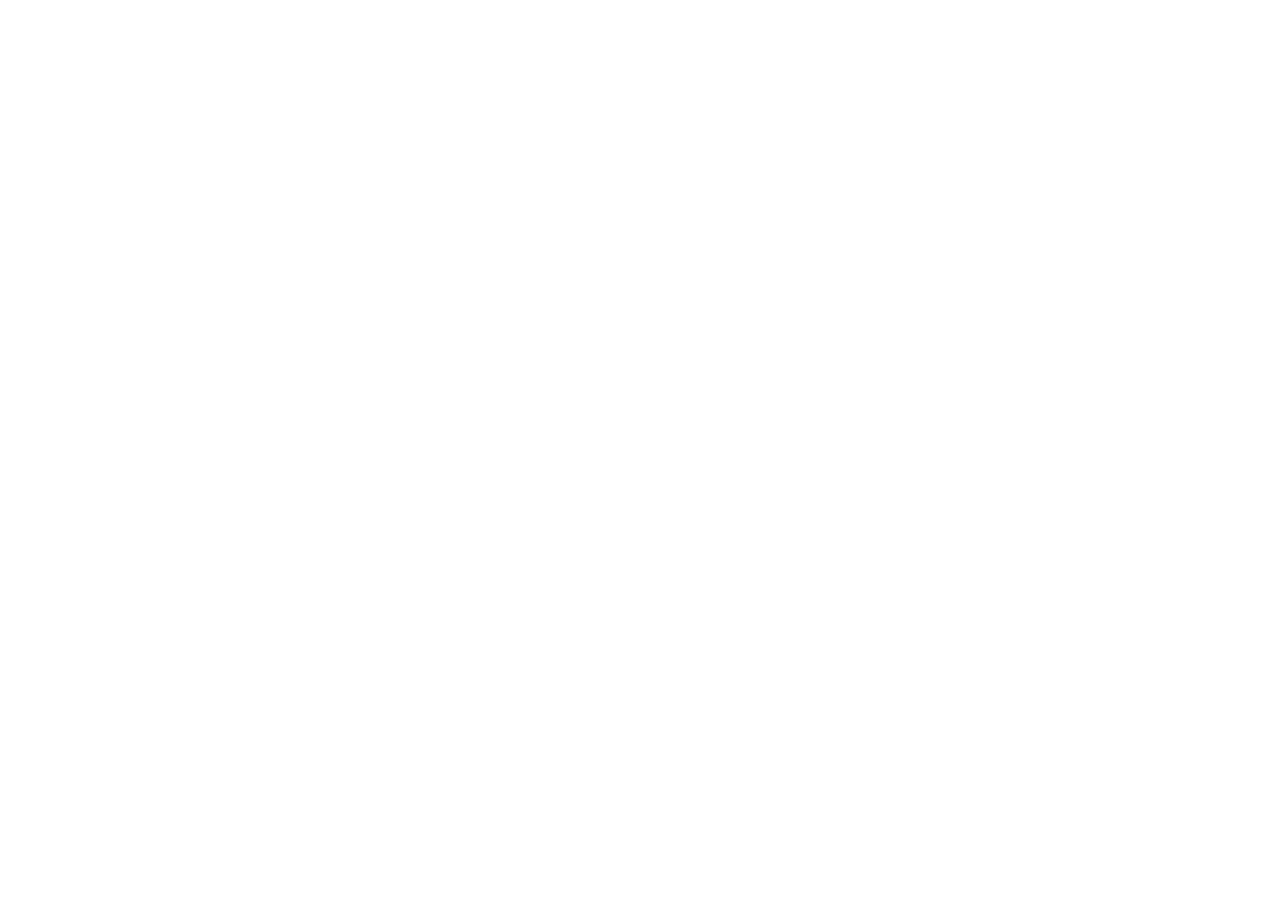
==== index.html @ f4e59a1c "项目初始化" ====
<!DOCTYPE html>
<html lang="en">
<head>
    <meta charset="UTF-8">
    <meta name="viewport" content="width=device-width, initial-scale=1.0">
    <title>Document</title>
</head>
<body>
    
</body>
</html>
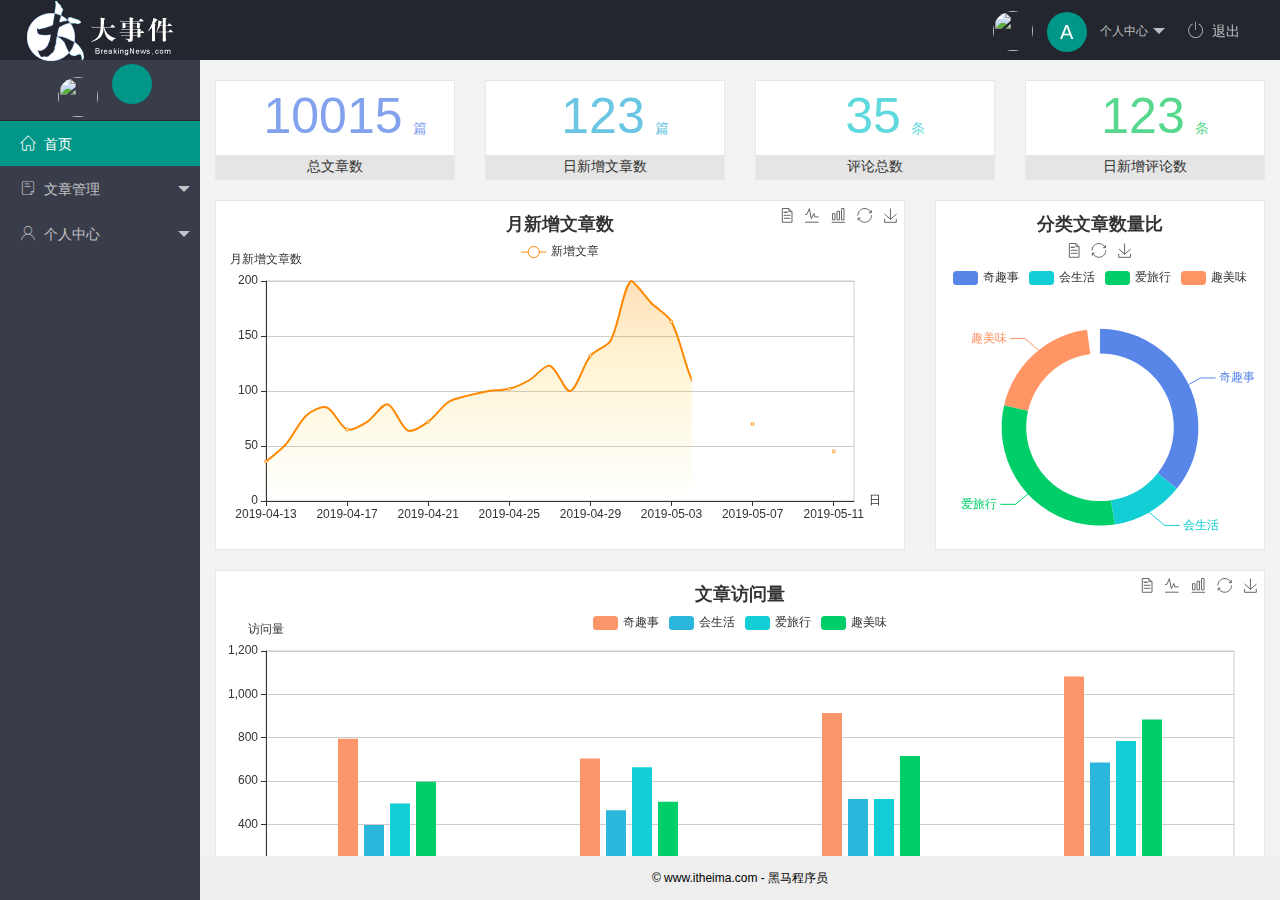
==== commit c0a60740: "完成首页开发" ====
--- a/index.html
+++ b/index.html
@@ -1,11 +1,121 @@
 <!DOCTYPE html>
 <html lang="en">
-<head>
-    <meta charset="UTF-8">
-    <meta name="viewport" content="width=device-width, initial-scale=1.0">
+  <head>
+    <meta charset="UTF-8" />
+    <meta name="viewport" content="width=device-width, initial-scale=1.0" />
     <title>Document</title>
-</head>
-<body>
-    
-</body>
-</html>+    <!--导入layu的样式表 -->
+    <link rel="stylesheet" href="/assets/lib/layui/css/layui.css" />
+    <!-- 导入自己的index样式表 -->
+    <!--  -->
+    <link rel="stylesheet" href="/assets/fonts/iconfont.css" />
+    <link rel="stylesheet" href="/assets/css/index.css" />
+  </head>
+  <body class="layui-layout-body">
+    <div class="layui-layout layui-layout-admin">
+      <div class="layui-header">
+        <div class="layui-logo">
+          <img src="/assets/images/logo.png" alt="" />
+        </div>
+        <!-- 头部区域（可配合layui已有的水平导航） -->
+        <ul class="layui-nav layui-layout-right">
+          <li class="layui-nav-item">
+            <!-- 右侧导航栏上面头像 -->
+            <a href="javascript:;" class="userinfo">
+              <img src="http://t.cn/RCzsdCq" class="layui-nav-img" />
+              <span class="text-avatar">A</span>
+              个人中心
+            </a>
+
+            <dl class="layui-nav-child">
+              <dd><a href="">基本资料</a></dd>
+              <dd><a href="">更新头像</a></dd>
+              <dd><a href="">重置密码</a></dd>
+            </dl>
+          </li>
+          <li class="layui-nav-item">
+            <a href="javascript:;" id="btnLogout"
+              ><span class="iconfont icon-tuichu"></span>退出</a
+            >
+          </li>
+        </ul>
+      </div>
+
+      <div class="layui-side layui-bg-black">
+        <div class="layui-side-scroll">
+          <div class="userinfo">
+            <img src="http://t.cn/RCzsdCq" class="layui-nav-img" />
+            <span class="text-avatar"></span>
+            <span id="welcome"></span>
+          </div>
+          <!-- 左侧导航区域（可配合layui已有的垂直导航） -->
+          <ul class="layui-nav layui-nav-tree" lay-shrink="all">
+            <li class="layui-nav-item layui-this">
+              <a href="/home/dashboard.html" targrt="fm"
+                ><span class="iconfont icon-home"></span>首页</a
+              >
+            </li>
+            <li class="layui-nav-item">
+              <a class="" href="javascript:;"
+                ><span class="iconfont icon-16"></span>文章管理</a
+              >
+              <dl class="layui-nav-child">
+                <dd>
+                  <a href="javascript:;"
+                    ><i class="layui-icon layui-icon-app"></i> 文章类别</a
+                  >
+                </dd>
+                <dd>
+                  <a href="javascript:;"
+                    ><i class="layui-icon layui-icon-app"></i> 文章列表</a
+                  >
+                </dd>
+                <dd>
+                  <a href="javascript:;"
+                    ><i class="layui-icon layui-icon-app"></i> 发布文章</a
+                  >
+                </dd>
+              </dl>
+            </li>
+            <li class="layui-nav-item">
+              <a href="javascript:;"
+                ><span class="iconfont icon-user"></span>个人中心</a
+              >
+              <dl class="layui-nav-child">
+                <dd>
+                  <a href="javascript:;"
+                    ><i class="layui-icon layui-icon-app"></i> 基本资料</a
+                  >
+                </dd>
+                <dd>
+                  <a href="javascript:;"
+                    ><i class="layui-icon layui-icon-app"></i> 更换头像</a
+                  >
+                </dd>
+                <dd>
+                  <a href="javascript:;"
+                    ><i class="layui-icon layui-icon-app"></i> 重置密码</a
+                  >
+                </dd>
+              </dl>
+            </li>
+          </ul>
+        </div>
+      </div>
+
+      <div class="layui-body">
+        <!-- 内容主体区域 -->
+        <iframe name="fm" src="/home/dashboard.html" frameborder="0"></iframe>
+      </div>
+
+      <div class="layui-footer">
+        <!-- 底部固定区域 -->
+        © www.itheima.com - 黑马程序员
+      </div>
+    </div>
+    <script src="/assets/lib/layui/layui.all.js"></script>
+    <script src="/assets/lib/jquery.js"></script>
+    <script src="/assets/js/baseAPI.js"></script>
+    <script src="/assets/js/index.js"></script>
+  </body>
+</html>
--- a/assets/lib/layui/css/layui.css
+++ b/assets/lib/layui/css/layui.css
@@ -0,0 +1,2 @@
+/** layui-v2.5.5 MIT License By https://www.layui.com */
+ .layui-inline,img{display:inline-block;vertical-align:middle}h1,h2,h3,h4,h5,h6{font-weight:400}.layui-edge,.layui-header,.layui-inline,.layui-main{position:relative}.layui-body,.layui-edge,.layui-elip{overflow:hidden}.layui-btn,.layui-edge,.layui-inline,img{vertical-align:middle}.layui-btn,.layui-disabled,.layui-icon,.layui-unselect{-moz-user-select:none;-webkit-user-select:none;-ms-user-select:none}.layui-elip,.layui-form-checkbox span,.layui-form-pane .layui-form-label{text-overflow:ellipsis;white-space:nowrap}.layui-breadcrumb,.layui-tree-btnGroup{visibility:hidden}blockquote,body,button,dd,div,dl,dt,form,h1,h2,h3,h4,h5,h6,input,li,ol,p,pre,td,textarea,th,ul{margin:0;padding:0;-webkit-tap-highlight-color:rgba(0,0,0,0)}a:active,a:hover{outline:0}img{border:none}li{list-style:none}table{border-collapse:collapse;border-spacing:0}h4,h5,h6{font-size:100%}button,input,optgroup,option,select,textarea{font-family:inherit;font-size:inherit;font-style:inherit;font-weight:inherit;outline:0}pre{white-space:pre-wrap;white-space:-moz-pre-wrap;white-space:-pre-wrap;white-space:-o-pre-wrap;word-wrap:break-word}body{line-height:24px;font:14px Helvetica Neue,Helvetica,PingFang SC,Tahoma,Arial,sans-serif}hr{height:1px;margin:10px 0;border:0;clear:both}a{color:#333;text-decoration:none}a:hover{color:#777}a cite{font-style:normal;*cursor:pointer}.layui-border-box,.layui-border-box *{box-sizing:border-box}.layui-box,.layui-box *{box-sizing:content-box}.layui-clear{clear:both;*zoom:1}.layui-clear:after{content:'\20';clear:both;*zoom:1;display:block;height:0}.layui-inline{*display:inline;*zoom:1}.layui-edge{display:inline-block;width:0;height:0;border-width:6px;border-style:dashed;border-color:transparent}.layui-edge-top{top:-4px;border-bottom-color:#999;border-bottom-style:solid}.layui-edge-right{border-left-color:#999;border-left-style:solid}.layui-edge-bottom{top:2px;border-top-color:#999;border-top-style:solid}.layui-edge-left{border-right-color:#999;border-right-style:solid}.layui-disabled,.layui-disabled:hover{color:#d2d2d2!important;cursor:not-allowed!important}.layui-circle{border-radius:100%}.layui-show{display:block!important}.layui-hide{display:none!important}@font-face{font-family:layui-icon;src:url(../font/iconfont.eot?v=250);src:url(../font/iconfont.eot?v=250#iefix) format('embedded-opentype'),url(../font/iconfont.woff2?v=250) format('woff2'),url(../font/iconfont.woff?v=250) format('woff'),url(../font/iconfont.ttf?v=250) format('truetype'),url(../font/iconfont.svg?v=250#layui-icon) format('svg')}.layui-icon{font-family:layui-icon!important;font-size:16px;font-style:normal;-webkit-font-smoothing:antialiased;-moz-osx-font-smoothing:grayscale}.layui-icon-reply-fill:before{content:"\e611"}.layui-icon-set-fill:before{content:"\e614"}.layui-icon-menu-fill:before{content:"\e60f"}.layui-icon-search:before{content:"\e615"}.layui-icon-share:before{content:"\e641"}.layui-icon-set-sm:before{content:"\e620"}.layui-icon-engine:before{content:"\e628"}.layui-icon-close:before{content:"\1006"}.layui-icon-close-fill:before{content:"\1007"}.layui-icon-chart-screen:before{content:"\e629"}.layui-icon-star:before{content:"\e600"}.layui-icon-circle-dot:before{content:"\e617"}.layui-icon-chat:before{content:"\e606"}.layui-icon-release:before{content:"\e609"}.layui-icon-list:before{content:"\e60a"}.layui-icon-chart:before{content:"\e62c"}.layui-icon-ok-circle:before{content:"\1005"}.layui-icon-layim-theme:before{content:"\e61b"}.layui-icon-table:before{content:"\e62d"}.layui-icon-right:before{content:"\e602"}.layui-icon-left:before{content:"\e603"}.layui-icon-cart-simple:before{content:"\e698"}.layui-icon-face-cry:before{content:"\e69c"}.layui-icon-face-smile:before{content:"\e6af"}.layui-icon-survey:before{content:"\e6b2"}.layui-icon-tree:before{content:"\e62e"}.layui-icon-upload-circle:before{content:"\e62f"}.layui-icon-add-circle:before{content:"\e61f"}.layui-icon-download-circle:before{content:"\e601"}.layui-icon-templeate-1:before{content:"\e630"}.layui-icon-util:before{content:"\e631"}.layui-icon-face-surprised:before{content:"\e664"}.layui-icon-edit:before{content:"\e642"}.layui-icon-speaker:before{content:"\e645"}.layui-icon-down:before{content:"\e61a"}.layui-icon-file:before{content:"\e621"}.layui-icon-layouts:before{content:"\e632"}.layui-icon-rate-half:before{content:"\e6c9"}.layui-icon-add-circle-fine:before{content:"\e608"}.layui-icon-prev-circle:before{content:"\e633"}.layui-icon-read:before{content:"\e705"}.layui-icon-404:before{content:"\e61c"}.layui-icon-carousel:before{content:"\e634"}.layui-icon-help:before{content:"\e607"}.layui-icon-code-circle:before{content:"\e635"}.layui-icon-water:before{content:"\e636"}.layui-icon-username:before{content:"\e66f"}.layui-icon-find-fill:before{content:"\e670"}.layui-icon-about:before{content:"\e60b"}.layui-icon-location:before{content:"\e715"}.layui-icon-up:before{content:"\e619"}.layui-icon-pause:before{content:"\e651"}.layui-icon-date:before{content:"\e637"}.layui-icon-layim-uploadfile:before{content:"\e61d"}.layui-icon-delete:before{content:"\e640"}.layui-icon-play:before{content:"\e652"}.layui-icon-top:before{content:"\e604"}.layui-icon-friends:before{content:"\e612"}.layui-icon-refresh-3:before{content:"\e9aa"}.layui-icon-ok:before{content:"\e605"}.layui-icon-layer:before{content:"\e638"}.layui-icon-face-smile-fine:before{content:"\e60c"}.layui-icon-dollar:before{content:"\e659"}.layui-icon-group:before{content:"\e613"}.layui-icon-layim-download:before{content:"\e61e"}.layui-icon-picture-fine:before{content:"\e60d"}.layui-icon-link:before{content:"\e64c"}.layui-icon-diamond:before{content:"\e735"}.layui-icon-log:before{content:"\e60e"}.layui-icon-rate-solid:before{content:"\e67a"}.layui-icon-fonts-del:before{content:"\e64f"}.layui-icon-unlink:before{content:"\e64d"}.layui-icon-fonts-clear:before{content:"\e639"}.layui-icon-triangle-r:before{content:"\e623"}.layui-icon-circle:before{content:"\e63f"}.layui-icon-radio:before{content:"\e643"}.layui-icon-align-center:before{content:"\e647"}.layui-icon-align-right:before{content:"\e648"}.layui-icon-align-left:before{content:"\e649"}.layui-icon-loading-1:before{content:"\e63e"}.layui-icon-return:before{content:"\e65c"}.layui-icon-fonts-strong:before{content:"\e62b"}.layui-icon-upload:before{content:"\e67c"}.layui-icon-dialogue:before{content:"\e63a"}.layui-icon-video:before{content:"\e6ed"}.layui-icon-headset:before{content:"\e6fc"}.layui-icon-cellphone-fine:before{content:"\e63b"}.layui-icon-add-1:before{content:"\e654"}.layui-icon-face-smile-b:before{content:"\e650"}.layui-icon-fonts-html:before{content:"\e64b"}.layui-icon-form:before{content:"\e63c"}.layui-icon-cart:before{content:"\e657"}.layui-icon-camera-fill:before{content:"\e65d"}.layui-icon-tabs:before{content:"\e62a"}.layui-icon-fonts-code:before{content:"\e64e"}.layui-icon-fire:before{content:"\e756"}.layui-icon-set:before{content:"\e716"}.layui-icon-fonts-u:before{content:"\e646"}.layui-icon-triangle-d:before{content:"\e625"}.layui-icon-tips:before{content:"\e702"}.layui-icon-picture:before{content:"\e64a"}.layui-icon-more-vertical:before{content:"\e671"}.layui-icon-flag:before{content:"\e66c"}.layui-icon-loading:before{content:"\e63d"}.layui-icon-fonts-i:before{content:"\e644"}.layui-icon-refresh-1:before{content:"\e666"}.layui-icon-rmb:before{content:"\e65e"}.layui-icon-home:before{content:"\e68e"}.layui-icon-user:before{content:"\e770"}.layui-icon-notice:before{content:"\e667"}.layui-icon-login-weibo:before{content:"\e675"}.layui-icon-voice:before{content:"\e688"}.layui-icon-upload-drag:before{content:"\e681"}.layui-icon-login-qq:before{content:"\e676"}.layui-icon-snowflake:before{content:"\e6b1"}.layui-icon-file-b:before{content:"\e655"}.layui-icon-template:before{content:"\e663"}.layui-icon-auz:before{content:"\e672"}.layui-icon-console:before{content:"\e665"}.layui-icon-app:before{content:"\e653"}.layui-icon-prev:before{content:"\e65a"}.layui-icon-website:before{content:"\e7ae"}.layui-icon-next:before{content:"\e65b"}.layui-icon-component:before{content:"\e857"}.layui-icon-more:before{content:"\e65f"}.layui-icon-login-wechat:before{content:"\e677"}.layui-icon-shrink-right:before{content:"\e668"}.layui-icon-spread-left:before{content:"\e66b"}.layui-icon-camera:before{content:"\e660"}.layui-icon-note:before{content:"\e66e"}.layui-icon-refresh:before{content:"\e669"}.layui-icon-female:before{content:"\e661"}.layui-icon-male:before{content:"\e662"}.layui-icon-password:before{content:"\e673"}.layui-icon-senior:before{content:"\e674"}.layui-icon-theme:before{content:"\e66a"}.layui-icon-tread:before{content:"\e6c5"}.layui-icon-praise:before{content:"\e6c6"}.layui-icon-star-fill:before{content:"\e658"}.layui-icon-rate:before{content:"\e67b"}.layui-icon-template-1:before{content:"\e656"}.layui-icon-vercode:before{content:"\e679"}.layui-icon-cellphone:before{content:"\e678"}.layui-icon-screen-full:before{content:"\e622"}.layui-icon-screen-restore:before{content:"\e758"}.layui-icon-cols:before{content:"\e610"}.layui-icon-export:before{content:"\e67d"}.layui-icon-print:before{content:"\e66d"}.layui-icon-slider:before{content:"\e714"}.layui-icon-addition:before{content:"\e624"}.layui-icon-subtraction:before{content:"\e67e"}.layui-icon-service:before{content:"\e626"}.layui-icon-transfer:before{content:"\e691"}.layui-main{width:1140px;margin:0 auto}.layui-header{z-index:1000;height:60px}.layui-header a:hover{transition:all .5s;-webkit-transition:all .5s}.layui-side{position:fixed;left:0;top:0;bottom:0;z-index:999;width:200px;overflow-x:hidden}.layui-side-scroll{position:relative;width:220px;height:100%;overflow-x:hidden}.layui-body{position:absolute;left:200px;right:0;top:0;bottom:0;z-index:998;width:auto;overflow-y:auto;box-sizing:border-box}.layui-layout-body{overflow:hidden}.layui-layout-admin .layui-header{background-color:#23262E}.layui-layout-admin .layui-side{top:60px;width:200px;overflow-x:hidden}.layui-layout-admin .layui-body{position:fixed;top:60px;bottom:44px}.layui-layout-admin .layui-main{width:auto;margin:0 15px}.layui-layout-admin .layui-footer{position:fixed;left:200px;right:0;bottom:0;height:44px;line-height:44px;padding:0 15px;background-color:#eee}.layui-layout-admin .layui-logo{position:absolute;left:0;top:0;width:200px;height:100%;line-height:60px;text-align:center;color:#009688;font-size:16px}.layui-layout-admin .layui-header .layui-nav{background:0 0}.layui-layout-left{position:absolute!important;left:200px;top:0}.layui-layout-right{position:absolute!important;right:0;top:0}.layui-container{position:relative;margin:0 auto;padding:0 15px;box-sizing:border-box}.layui-fluid{position:relative;margin:0 auto;padding:0 15px}.layui-row:after,.layui-row:before{content:'';display:block;clear:both}.layui-col-lg1,.layui-col-lg10,.layui-col-lg11,.layui-col-lg12,.layui-col-lg2,.layui-col-lg3,.layui-col-lg4,.layui-col-lg5,.layui-col-lg6,.layui-col-lg7,.layui-col-lg8,.layui-col-lg9,.layui-col-md1,.layui-col-md10,.layui-col-md11,.layui-col-md12,.layui-col-md2,.layui-col-md3,.layui-col-md4,.layui-col-md5,.layui-col-md6,.layui-col-md7,.layui-col-md8,.layui-col-md9,.layui-col-sm1,.layui-col-sm10,.layui-col-sm11,.layui-col-sm12,.layui-col-sm2,.layui-col-sm3,.layui-col-sm4,.layui-col-sm5,.layui-col-sm6,.layui-col-sm7,.layui-col-sm8,.layui-col-sm9,.layui-col-xs1,.layui-col-xs10,.layui-col-xs11,.layui-col-xs12,.layui-col-xs2,.layui-col-xs3,.layui-col-xs4,.layui-col-xs5,.layui-col-xs6,.layui-col-xs7,.layui-col-xs8,.layui-col-xs9{position:relative;display:block;box-sizing:border-box}.layui-col-xs1,.layui-col-xs10,.layui-col-xs11,.layui-col-xs12,.layui-col-xs2,.layui-col-xs3,.layui-col-xs4,.layui-col-xs5,.layui-col-xs6,.layui-col-xs7,.layui-col-xs8,.layui-col-xs9{float:left}.layui-col-xs1{width:8.33333333%}.layui-col-xs2{width:16.66666667%}.layui-col-xs3{width:25%}.layui-col-xs4{width:33.33333333%}.layui-col-xs5{width:41.66666667%}.layui-col-xs6{width:50%}.layui-col-xs7{width:58.33333333%}.layui-col-xs8{width:66.66666667%}.layui-col-xs9{width:75%}.layui-col-xs10{width:83.33333333%}.layui-col-xs11{width:91.66666667%}.layui-col-xs12{width:100%}.layui-col-xs-offset1{margin-left:8.33333333%}.layui-col-xs-offset2{margin-left:16.66666667%}.layui-col-xs-offset3{margin-left:25%}.layui-col-xs-offset4{margin-left:33.33333333%}.layui-col-xs-offset5{margin-left:41.66666667%}.layui-col-xs-offset6{margin-left:50%}.layui-col-xs-offset7{margin-left:58.33333333%}.layui-col-xs-offset8{margin-left:66.66666667%}.layui-col-xs-offset9{margin-left:75%}.layui-col-xs-offset10{margin-left:83.33333333%}.layui-col-xs-offset11{margin-left:91.66666667%}.layui-col-xs-offset12{margin-left:100%}@media screen and (max-width:768px){.layui-hide-xs{display:none!important}.layui-show-xs-block{display:block!important}.layui-show-xs-inline{display:inline!important}.layui-show-xs-inline-block{display:inline-block!important}}@media screen and (min-width:768px){.layui-container{width:750px}.layui-hide-sm{display:none!important}.layui-show-sm-block{display:block!important}.layui-show-sm-inline{display:inline!important}.layui-show-sm-inline-block{display:inline-block!important}.layui-col-sm1,.layui-col-sm10,.layui-col-sm11,.layui-col-sm12,.layui-col-sm2,.layui-col-sm3,.layui-col-sm4,.layui-col-sm5,.layui-col-sm6,.layui-col-sm7,.layui-col-sm8,.layui-col-sm9{float:left}.layui-col-sm1{width:8.33333333%}.layui-col-sm2{width:16.66666667%}.layui-col-sm3{width:25%}.layui-col-sm4{width:33.33333333%}.layui-col-sm5{width:41.66666667%}.layui-col-sm6{width:50%}.layui-col-sm7{width:58.33333333%}.layui-col-sm8{width:66.66666667%}.layui-col-sm9{width:75%}.layui-col-sm10{width:83.33333333%}.layui-col-sm11{width:91.66666667%}.layui-col-sm12{width:100%}.layui-col-sm-offset1{margin-left:8.33333333%}.layui-col-sm-offset2{margin-left:16.66666667%}.layui-col-sm-offset3{margin-left:25%}.layui-col-sm-offset4{margin-left:33.33333333%}.layui-col-sm-offset5{margin-left:41.66666667%}.layui-col-sm-offset6{margin-left:50%}.layui-col-sm-offset7{margin-left:58.33333333%}.layui-col-sm-offset8{margin-left:66.66666667%}.layui-col-sm-offset9{margin-left:75%}.layui-col-sm-offset10{margin-left:83.33333333%}.layui-col-sm-offset11{margin-left:91.66666667%}.layui-col-sm-offset12{margin-left:100%}}@media screen and (min-width:992px){.layui-container{width:970px}.layui-hide-md{display:none!important}.layui-show-md-block{display:block!important}.layui-show-md-inline{display:inline!important}.layui-show-md-inline-block{display:inline-block!important}.layui-col-md1,.layui-col-md10,.layui-col-md11,.layui-col-md12,.layui-col-md2,.layui-col-md3,.layui-col-md4,.layui-col-md5,.layui-col-md6,.layui-col-md7,.layui-col-md8,.layui-col-md9{float:left}.layui-col-md1{width:8.33333333%}.layui-col-md2{width:16.66666667%}.layui-col-md3{width:25%}.layui-col-md4{width:33.33333333%}.layui-col-md5{width:41.66666667%}.layui-col-md6{width:50%}.layui-col-md7{width:58.33333333%}.layui-col-md8{width:66.66666667%}.layui-col-md9{width:75%}.layui-col-md10{width:83.33333333%}.layui-col-md11{width:91.66666667%}.layui-col-md12{width:100%}.layui-col-md-offset1{margin-left:8.33333333%}.layui-col-md-offset2{margin-left:16.66666667%}.layui-col-md-offset3{margin-left:25%}.layui-col-md-offset4{margin-left:33.33333333%}.layui-col-md-offset5{margin-left:41.66666667%}.layui-col-md-offset6{margin-left:50%}.layui-col-md-offset7{margin-left:58.33333333%}.layui-col-md-offset8{margin-left:66.66666667%}.layui-col-md-offset9{margin-left:75%}.layui-col-md-offset10{margin-left:83.33333333%}.layui-col-md-offset11{margin-left:91.66666667%}.layui-col-md-offset12{margin-left:100%}}@media screen and (min-width:1200px){.layui-container{width:1170px}.layui-hide-lg{display:none!important}.layui-show-lg-block{display:block!important}.layui-show-lg-inline{display:inline!important}.layui-show-lg-inline-block{display:inline-block!important}.layui-col-lg1,.layui-col-lg10,.layui-col-lg11,.layui-col-lg12,.layui-col-lg2,.layui-col-lg3,.layui-col-lg4,.layui-col-lg5,.layui-col-lg6,.layui-col-lg7,.layui-col-lg8,.layui-col-lg9{float:left}.layui-col-lg1{width:8.33333333%}.layui-col-lg2{width:16.66666667%}.layui-col-lg3{width:25%}.layui-col-lg4{width:33.33333333%}.layui-col-lg5{width:41.66666667%}.layui-col-lg6{width:50%}.layui-col-lg7{width:58.33333333%}.layui-col-lg8{width:66.66666667%}.layui-col-lg9{width:75%}.layui-col-lg10{width:83.33333333%}.layui-col-lg11{width:91.66666667%}.layui-col-lg12{width:100%}.layui-col-lg-offset1{margin-left:8.33333333%}.layui-col-lg-offset2{margin-left:16.66666667%}.layui-col-lg-offset3{margin-left:25%}.layui-col-lg-offset4{margin-left:33.33333333%}.layui-col-lg-offset5{margin-left:41.66666667%}.layui-col-lg-offset6{margin-left:50%}.layui-col-lg-offset7{margin-left:58.33333333%}.layui-col-lg-offset8{margin-left:66.66666667%}.layui-col-lg-offset9{margin-left:75%}.layui-col-lg-offset10{margin-left:83.33333333%}.layui-col-lg-offset11{margin-left:91.66666667%}.layui-col-lg-offset12{margin-left:100%}}.layui-col-space1{margin:-.5px}.layui-col-space1>*{padding:.5px}.layui-col-space3{margin:-1.5px}.layui-col-space3>*{padding:1.5px}.layui-col-space5{margin:-2.5px}.layui-col-space5>*{padding:2.5px}.layui-col-space8{margin:-3.5px}.layui-col-space8>*{padding:3.5px}.layui-col-space10{margin:-5px}.layui-col-space10>*{padding:5px}.layui-col-space12{margin:-6px}.layui-col-space12>*{padding:6px}.layui-col-space15{margin:-7.5px}.layui-col-space15>*{padding:7.5px}.layui-col-space18{margin:-9px}.layui-col-space18>*{padding:9px}.layui-col-space20{margin:-10px}.layui-col-space20>*{padding:10px}.layui-col-space22{margin:-11px}.layui-col-space22>*{padding:11px}.layui-col-space25{margin:-12.5px}.layui-col-space25>*{padding:12.5px}.layui-col-space30{margin:-15px}.layui-col-space30>*{padding:15px}.layui-btn,.layui-input,.layui-select,.layui-textarea,.layui-upload-button{outline:0;-webkit-appearance:none;transition:all .3s;-webkit-transition:all .3s;box-sizing:border-box}.layui-elem-quote{margin-bottom:10px;padding:15px;line-height:22px;border-left:5px solid #009688;border-radius:0 2px 2px 0;background-color:#f2f2f2}.layui-quote-nm{border-style:solid;border-width:1px 1px 1px 5px;background:0 0}.layui-elem-field{margin-bottom:10px;padding:0;border-width:1px;border-style:solid}.layui-elem-field legend{margin-left:20px;padding:0 10px;font-size:20px;font-weight:300}.layui-field-title{margin:10px 0 20px;border-width:1px 0 0}.layui-field-box{padding:10px 15px}.layui-field-title .layui-field-box{padding:10px 0}.layui-progress{position:relative;height:6px;border-radius:20px;background-color:#e2e2e2}.layui-progress-bar{position:absolute;left:0;top:0;width:0;max-width:100%;height:6px;border-radius:20px;text-align:right;background-color:#5FB878;transition:all .3s;-webkit-transition:all .3s}.layui-progress-big,.layui-progress-big .layui-progress-bar{height:18px;line-height:18px}.layui-progress-text{position:relative;top:-20px;line-height:18px;font-size:12px;color:#666}.layui-progress-big .layui-progress-text{position:static;padding:0 10px;color:#fff}.layui-collapse{border-width:1px;border-style:solid;border-radius:2px}.layui-colla-content,.layui-colla-item{border-top-width:1px;border-top-style:solid}.layui-colla-item:first-child{border-top:none}.layui-colla-title{position:relative;height:42px;line-height:42px;padding:0 15px 0 35px;color:#333;background-color:#f2f2f2;cursor:pointer;font-size:14px;overflow:hidden}.layui-colla-content{display:none;padding:10px 15px;line-height:22px;color:#666}.layui-colla-icon{position:absolute;left:15px;top:0;font-size:14px}.layui-card{margin-bottom:15px;border-radius:2px;background-color:#fff;box-shadow:0 1px 2px 0 rgba(0,0,0,.05)}.layui-card:last-child{margin-bottom:0}.layui-card-header{position:relative;height:42px;line-height:42px;padding:0 15px;border-bottom:1px solid #f6f6f6;color:#333;border-radius:2px 2px 0 0;font-size:14px}.layui-bg-black,.layui-bg-blue,.layui-bg-cyan,.layui-bg-green,.layui-bg-orange,.layui-bg-red{color:#fff!important}.layui-card-body{position:relative;padding:10px 15px;line-height:24px}.layui-card-body[pad15]{padding:15px}.layui-card-body[pad20]{padding:20px}.layui-card-body .layui-table{margin:5px 0}.layui-card .layui-tab{margin:0}.layui-panel-window{position:relative;padding:15px;border-radius:0;border-top:5px solid #E6E6E6;background-color:#fff}.layui-auxiliar-moving{position:fixed;left:0;right:0;top:0;bottom:0;width:100%;height:100%;background:0 0;z-index:9999999999}.layui-form-label,.layui-form-mid,.layui-form-select,.layui-input-block,.layui-input-inline,.layui-textarea{position:relative}.layui-bg-red{background-color:#FF5722!important}.layui-bg-orange{background-color:#FFB800!important}.layui-bg-green{background-color:#009688!important}.layui-bg-cyan{background-color:#2F4056!important}.layui-bg-blue{background-color:#1E9FFF!important}.layui-bg-black{background-color:#393D49!important}.layui-bg-gray{background-color:#eee!important;color:#666!important}.layui-badge-rim,.layui-colla-content,.layui-colla-item,.layui-collapse,.layui-elem-field,.layui-form-pane .layui-form-item[pane],.layui-form-pane .layui-form-label,.layui-input,.layui-layedit,.layui-layedit-tool,.layui-quote-nm,.layui-select,.layui-tab-bar,.layui-tab-card,.layui-tab-title,.layui-tab-title .layui-this:after,.layui-textarea{border-color:#e6e6e6}.layui-timeline-item:before,hr{background-color:#e6e6e6}.layui-text{line-height:22px;font-size:14px;color:#666}.layui-text h1,.layui-text h2,.layui-text h3{font-weight:500;color:#333}.layui-text h1{font-size:30px}.layui-text h2{font-size:24px}.layui-text h3{font-size:18px}.layui-text a:not(.layui-btn){color:#01AAED}.layui-text a:not(.layui-btn):hover{text-decoration:underline}.layui-text ul{padding:5px 0 5px 15px}.layui-text ul li{margin-top:5px;list-style-type:disc}.layui-text em,.layui-word-aux{color:#999!important;padding:0 5px!important}.layui-btn{display:inline-block;height:38px;line-height:38px;padding:0 18px;background-color:#009688;color:#fff;white-space:nowrap;text-align:center;font-size:14px;border:none;border-radius:2px;cursor:pointer}.layui-btn:hover{opacity:.8;filter:alpha(opacity=80);color:#fff}.layui-btn:active{opacity:1;filter:alpha(opacity=100)}.layui-btn+.layui-btn{margin-left:10px}.layui-btn-container{font-size:0}.layui-btn-container .layui-btn{margin-right:10px;margin-bottom:10px}.layui-btn-container .layui-btn+.layui-btn{margin-left:0}.layui-table .layui-btn-container .layui-btn{margin-bottom:9px}.layui-btn-radius{border-radius:100px}.layui-btn .layui-icon{margin-right:3px;font-size:18px;vertical-align:bottom;vertical-align:middle\9}.layui-btn-primary{border:1px solid #C9C9C9;background-color:#fff;color:#555}.layui-btn-primary:hover{border-color:#009688;color:#333}.layui-btn-normal{background-color:#1E9FFF}.layui-btn-warm{background-color:#FFB800}.layui-btn-danger{background-color:#FF5722}.layui-btn-checked{background-color:#5FB878}.layui-btn-disabled,.layui-btn-disabled:active,.layui-btn-disabled:hover{border:1px solid #e6e6e6;background-color:#FBFBFB;color:#C9C9C9;cursor:not-allowed;opacity:1}.layui-btn-lg{height:44px;line-height:44px;padding:0 25px;font-size:16px}.layui-btn-sm{height:30px;line-height:30px;padding:0 10px;font-size:12px}.layui-btn-sm i{font-size:16px!important}.layui-btn-xs{height:22px;line-height:22px;padding:0 5px;font-size:12px}.layui-btn-xs i{font-size:14px!important}.layui-btn-group{display:inline-block;vertical-align:middle;font-size:0}.layui-btn-group .layui-btn{margin-left:0!important;margin-right:0!important;border-left:1px solid rgba(255,255,255,.5);border-radius:0}.layui-btn-group .layui-btn-primary{border-left:none}.layui-btn-group .layui-btn-primary:hover{border-color:#C9C9C9;color:#009688}.layui-btn-group .layui-btn:first-child{border-left:none;border-radius:2px 0 0 2px}.layui-btn-group .layui-btn-primary:first-child{border-left:1px solid #c9c9c9}.layui-btn-group .layui-btn:last-child{border-radius:0 2px 2px 0}.layui-btn-group .layui-btn+.layui-btn{margin-left:0}.layui-btn-group+.layui-btn-group{margin-left:10px}.layui-btn-fluid{width:100%}.layui-input,.layui-select,.layui-textarea{height:38px;line-height:1.3;line-height:38px\9;border-width:1px;border-style:solid;background-color:#fff;border-radius:2px}.layui-input::-webkit-input-placeholder,.layui-select::-webkit-input-placeholder,.layui-textarea::-webkit-input-placeholder{line-height:1.3}.layui-input,.layui-textarea{display:block;width:100%;padding-left:10px}.layui-input:hover,.layui-textarea:hover{border-color:#D2D2D2!important}.layui-input:focus,.layui-textarea:focus{border-color:#C9C9C9!important}.layui-textarea{min-height:100px;height:auto;line-height:20px;padding:6px 10px;resize:vertical}.layui-select{padding:0 10px}.layui-form input[type=checkbox],.layui-form input[type=radio],.layui-form select{display:none}.layui-form [lay-ignore]{display:initial}.layui-form-item{margin-bottom:15px;clear:both;*zoom:1}.layui-form-item:after{content:'\20';clear:both;*zoom:1;display:block;height:0}.layui-form-label{float:left;display:block;padding:9px 15px;width:80px;font-weight:400;line-height:20px;text-align:right}.layui-form-label-col{display:block;float:none;padding:9px 0;line-height:20px;text-align:left}.layui-form-item .layui-inline{margin-bottom:5px;margin-right:10px}.layui-input-block{margin-left:110px;min-height:36px}.layui-input-inline{display:inline-block;vertical-align:middle}.layui-form-item .layui-input-inline{float:left;width:190px;margin-right:10px}.layui-form-text .layui-input-inline{width:auto}.layui-form-mid{float:left;display:block;padding:9px 0!important;line-height:20px;margin-right:10px}.layui-form-danger+.layui-form-select .layui-input,.layui-form-danger:focus{border-color:#FF5722!important}.layui-form-select .layui-input{padding-right:30px;cursor:pointer}.layui-form-select .layui-edge{position:absolute;right:10px;top:50%;margin-top:-3px;cursor:pointer;border-width:6px;border-top-color:#c2c2c2;border-top-style:solid;transition:all .3s;-webkit-transition:all .3s}.layui-form-select dl{display:none;position:absolute;left:0;top:42px;padding:5px 0;z-index:899;min-width:100%;border:1px solid #d2d2d2;max-height:300px;overflow-y:auto;background-color:#fff;border-radius:2px;box-shadow:0 2px 4px rgba(0,0,0,.12);box-sizing:border-box}.layui-form-select dl dd,.layui-form-select dl dt{padding:0 10px;line-height:36px;white-space:nowrap;overflow:hidden;text-overflow:ellipsis}.layui-form-select dl dt{font-size:12px;color:#999}.layui-form-select dl dd{cursor:pointer}.layui-form-select dl dd:hover{background-color:#f2f2f2;-webkit-transition:.5s all;transition:.5s all}.layui-form-select .layui-select-group dd{padding-left:20px}.layui-form-select dl dd.layui-select-tips{padding-left:10px!important;color:#999}.layui-form-select dl dd.layui-this{background-color:#5FB878;color:#fff}.layui-form-checkbox,.layui-form-select dl dd.layui-disabled{background-color:#fff}.layui-form-selected dl{display:block}.layui-form-checkbox,.layui-form-checkbox *,.layui-form-switch{display:inline-block;vertical-align:middle}.layui-form-selected .layui-edge{margin-top:-9px;-webkit-transform:rotate(180deg);transform:rotate(180deg);margin-top:-3px\9}:root .layui-form-selected .layui-edge{margin-top:-9px\0/IE9}.layui-form-selectup dl{top:auto;bottom:42px}.layui-select-none{margin:5px 0;text-align:center;color:#999}.layui-select-disabled .layui-disabled{border-color:#eee!important}.layui-select-disabled .layui-edge{border-top-color:#d2d2d2}.layui-form-checkbox{position:relative;height:30px;line-height:30px;margin-right:10px;padding-right:30px;cursor:pointer;font-size:0;-webkit-transition:.1s linear;transition:.1s linear;box-sizing:border-box}.layui-form-checkbox span{padding:0 10px;height:100%;font-size:14px;border-radius:2px 0 0 2px;background-color:#d2d2d2;color:#fff;overflow:hidden}.layui-form-checkbox:hover span{background-color:#c2c2c2}.layui-form-checkbox i{position:absolute;right:0;top:0;width:30px;height:28px;border:1px solid #d2d2d2;border-left:none;border-radius:0 2px 2px 0;color:#fff;font-size:20px;text-align:center}.layui-form-checkbox:hover i{border-color:#c2c2c2;color:#c2c2c2}.layui-form-checked,.layui-form-checked:hover{border-color:#5FB878}.layui-form-checked span,.layui-form-checked:hover span{background-color:#5FB878}.layui-form-checked i,.layui-form-checked:hover i{color:#5FB878}.layui-form-item .layui-form-checkbox{margin-top:4px}.layui-form-checkbox[lay-skin=primary]{height:auto!important;line-height:normal!important;min-width:18px;min-height:18px;border:none!important;margin-right:0;padding-left:28px;padding-right:0;background:0 0}.layui-form-checkbox[lay-skin=primary] span{padding-left:0;padding-right:15px;line-height:18px;background:0 0;color:#666}.layui-form-checkbox[lay-skin=primary] i{right:auto;left:0;width:16px;height:16px;line-height:16px;border:1px solid #d2d2d2;font-size:12px;border-radius:2px;background-color:#fff;-webkit-transition:.1s linear;transition:.1s linear}.layui-form-checkbox[lay-skin=primary]:hover i{border-color:#5FB878;color:#fff}.layui-form-checked[lay-skin=primary] i{border-color:#5FB878!important;background-color:#5FB878;color:#fff}.layui-checkbox-disbaled[lay-skin=primary] span{background:0 0!important;color:#c2c2c2}.layui-checkbox-disbaled[lay-skin=primary]:hover i{border-color:#d2d2d2}.layui-form-item .layui-form-checkbox[lay-skin=primary]{margin-top:10px}.layui-form-switch{position:relative;height:22px;line-height:22px;min-width:35px;padding:0 5px;margin-top:8px;border:1px solid #d2d2d2;border-radius:20px;cursor:pointer;background-color:#fff;-webkit-transition:.1s linear;transition:.1s linear}.layui-form-switch i{position:absolute;left:5px;top:3px;width:16px;height:16px;border-radius:20px;background-color:#d2d2d2;-webkit-transition:.1s linear;transition:.1s linear}.layui-form-switch em{position:relative;top:0;width:25px;margin-left:21px;padding:0!important;text-align:center!important;color:#999!important;font-style:normal!important;font-size:12px}.layui-form-onswitch{border-color:#5FB878;background-color:#5FB878}.layui-checkbox-disbaled,.layui-checkbox-disbaled i{border-color:#e2e2e2!important}.layui-form-onswitch i{left:100%;margin-left:-21px;background-color:#fff}.layui-form-onswitch em{margin-left:5px;margin-right:21px;color:#fff!important}.layui-checkbox-disbaled span{background-color:#e2e2e2!important}.layui-checkbox-disbaled:hover i{color:#fff!important}[lay-radio]{display:none}.layui-form-radio,.layui-form-radio *{display:inline-block;vertical-align:middle}.layui-form-radio{line-height:28px;margin:6px 10px 0 0;padding-right:10px;cursor:pointer;font-size:0}.layui-form-radio *{font-size:14px}.layui-form-radio>i{margin-right:8px;font-size:22px;color:#c2c2c2}.layui-form-radio>i:hover,.layui-form-radioed>i{color:#5FB878}.layui-radio-disbaled>i{color:#e2e2e2!important}.layui-form-pane .layui-form-label{width:110px;padding:8px 15px;height:38px;line-height:20px;border-width:1px;border-style:solid;border-radius:2px 0 0 2px;text-align:center;background-color:#FBFBFB;overflow:hidden;box-sizing:border-box}.layui-form-pane .layui-input-inline{margin-left:-1px}.layui-form-pane .layui-input-block{margin-left:110px;left:-1px}.layui-form-pane .layui-input{border-radius:0 2px 2px 0}.layui-form-pane .layui-form-text .layui-form-label{float:none;width:100%;border-radius:2px;box-sizing:border-box;text-align:left}.layui-form-pane .layui-form-text .layui-input-inline{display:block;margin:0;top:-1px;clear:both}.layui-form-pane .layui-form-text .layui-input-block{margin:0;left:0;top:-1px}.layui-form-pane .layui-form-text .layui-textarea{min-height:100px;border-radius:0 0 2px 2px}.layui-form-pane .layui-form-checkbox{margin:4px 0 4px 10px}.layui-form-pane .layui-form-radio,.layui-form-pane .layui-form-switch{margin-top:6px;margin-left:10px}.layui-form-pane .layui-form-item[pane]{position:relative;border-width:1px;border-style:solid}.layui-form-pane .layui-form-item[pane] .layui-form-label{position:absolute;left:0;top:0;height:100%;border-width:0 1px 0 0}.layui-form-pane .layui-form-item[pane] .layui-input-inline{margin-left:110px}@media screen and (max-width:450px){.layui-form-item .layui-form-label{text-overflow:ellipsis;overflow:hidden;white-space:nowrap}.layui-form-item .layui-inline{display:block;margin-right:0;margin-bottom:20px;clear:both}.layui-form-item .layui-inline:after{content:'\20';clear:both;display:block;height:0}.layui-form-item .layui-input-inline{display:block;float:none;left:-3px;width:auto;margin:0 0 10px 112px}.layui-form-item .layui-input-inline+.layui-form-mid{margin-left:110px;top:-5px;padding:0}.layui-form-item .layui-form-checkbox{margin-right:5px;margin-bottom:5px}}.layui-layedit{border-width:1px;border-style:solid;border-radius:2px}.layui-layedit-tool{padding:3px 5px;border-bottom-width:1px;border-bottom-style:solid;font-size:0}.layedit-tool-fixed{position:fixed;top:0;border-top:1px solid #e2e2e2}.layui-layedit-tool .layedit-tool-mid,.layui-layedit-tool .layui-icon{display:inline-block;vertical-align:middle;text-align:center;font-size:14px}.layui-layedit-tool .layui-icon{position:relative;width:32px;height:30px;line-height:30px;margin:3px 5px;color:#777;cursor:pointer;border-radius:2px}.layui-layedit-tool .layui-icon:hover{color:#393D49}.layui-layedit-tool .layui-icon:active{color:#000}.layui-layedit-tool .layedit-tool-active{background-color:#e2e2e2;color:#000}.layui-layedit-tool .layui-disabled,.layui-layedit-tool .layui-disabled:hover{color:#d2d2d2;cursor:not-allowed}.layui-layedit-tool .layedit-tool-mid{width:1px;height:18px;margin:0 10px;background-color:#d2d2d2}.layedit-tool-html{width:50px!important;font-size:30px!important}.layedit-tool-b,.layedit-tool-code,.layedit-tool-help{font-size:16px!important}.layedit-tool-d,.layedit-tool-face,.layedit-tool-image,.layedit-tool-unlink{font-size:18px!important}.layedit-tool-image input{position:absolute;font-size:0;left:0;top:0;width:100%;height:100%;opacity:.01;filter:Alpha(opacity=1);cursor:pointer}.layui-layedit-iframe iframe{display:block;width:100%}#LAY_layedit_code{overflow:hidden}.layui-laypage{display:inline-block;*display:inline;*zoom:1;vertical-align:middle;margin:10px 0;font-size:0}.layui-laypage>a:first-child,.layui-laypage>a:first-child em{border-radius:2px 0 0 2px}.layui-laypage>a:last-child,.layui-laypage>a:last-child em{border-radius:0 2px 2px 0}.layui-laypage>:first-child{margin-left:0!important}.layui-laypage>:last-child{margin-right:0!important}.layui-laypage a,.layui-laypage button,.layui-laypage input,.layui-laypage select,.layui-laypage span{border:1px solid #e2e2e2}.layui-laypage a,.layui-laypage span{display:inline-block;*display:inline;*zoom:1;vertical-align:middle;padding:0 15px;height:28px;line-height:28px;margin:0 -1px 5px 0;background-color:#fff;color:#333;font-size:12px}.layui-flow-more a *,.layui-laypage input,.layui-table-view select[lay-ignore]{display:inline-block}.layui-laypage a:hover{color:#009688}.layui-laypage em{font-style:normal}.layui-laypage .layui-laypage-spr{color:#999;font-weight:700}.layui-laypage a{text-decoration:none}.layui-laypage .layui-laypage-curr{position:relative}.layui-laypage .layui-laypage-curr em{position:relative;color:#fff}.layui-laypage .layui-laypage-curr .layui-laypage-em{position:absolute;left:-1px;top:-1px;padding:1px;width:100%;height:100%;background-color:#009688}.layui-laypage-em{border-radius:2px}.layui-laypage-next em,.layui-laypage-prev em{font-family:Sim sun;font-size:16px}.layui-laypage .layui-laypage-count,.layui-laypage .layui-laypage-limits,.layui-laypage .layui-laypage-refresh,.layui-laypage .layui-laypage-skip{margin-left:10px;margin-right:10px;padding:0;border:none}.layui-laypage .layui-laypage-limits,.layui-laypage .layui-laypage-refresh{vertical-align:top}.layui-laypage .layui-laypage-refresh i{font-size:18px;cursor:pointer}.layui-laypage select{height:22px;padding:3px;border-radius:2px;cursor:pointer}.layui-laypage .layui-laypage-skip{height:30px;line-height:30px;color:#999}.layui-laypage button,.layui-laypage input{height:30px;line-height:30px;border-radius:2px;vertical-align:top;background-color:#fff;box-sizing:border-box}.layui-laypage input{width:40px;margin:0 10px;padding:0 3px;text-align:center}.layui-laypage input:focus,.layui-laypage select:focus{border-color:#009688!important}.layui-laypage button{margin-left:10px;padding:0 10px;cursor:pointer}.layui-table,.layui-table-view{margin:10px 0}.layui-flow-more{margin:10px 0;text-align:center;color:#999;font-size:14px}.layui-flow-more a{height:32px;line-height:32px}.layui-flow-more a *{vertical-align:top}.layui-flow-more a cite{padding:0 20px;border-radius:3px;background-color:#eee;color:#333;font-style:normal}.layui-flow-more a cite:hover{opacity:.8}.layui-flow-more a i{font-size:30px;color:#737383}.layui-table{width:100%;background-color:#fff;color:#666}.layui-table tr{transition:all .3s;-webkit-transition:all .3s}.layui-table th{text-align:left;font-weight:400}.layui-table tbody tr:hover,.layui-table thead tr,.layui-table-click,.layui-table-header,.layui-table-hover,.layui-table-mend,.layui-table-patch,.layui-table-tool,.layui-table-total,.layui-table-total tr,.layui-table[lay-even] tr:nth-child(even){background-color:#f2f2f2}.layui-table td,.layui-table th,.layui-table-col-set,.layui-table-fixed-r,.layui-table-grid-down,.layui-table-header,.layui-table-page,.layui-table-tips-main,.layui-table-tool,.layui-table-total,.layui-table-view,.layui-table[lay-skin=line],.layui-table[lay-skin=row]{border-width:1px;border-style:solid;border-color:#e6e6e6}.layui-table td,.layui-table th{position:relative;padding:9px 15px;min-height:20px;line-height:20px;font-size:14px}.layui-table[lay-skin=line] td,.layui-table[lay-skin=line] th{border-width:0 0 1px}.layui-table[lay-skin=row] td,.layui-table[lay-skin=row] th{border-width:0 1px 0 0}.layui-table[lay-skin=nob] td,.layui-table[lay-skin=nob] th{border:none}.layui-table img{max-width:100px}.layui-table[lay-size=lg] td,.layui-table[lay-size=lg] th{padding:15px 30px}.layui-table-view .layui-table[lay-size=lg] .layui-table-cell{height:40px;line-height:40px}.layui-table[lay-size=sm] td,.layui-table[lay-size=sm] th{font-size:12px;padding:5px 10px}.layui-table-view .layui-table[lay-size=sm] .layui-table-cell{height:20px;line-height:20px}.layui-table[lay-data]{display:none}.layui-table-box{position:relative;overflow:hidden}.layui-table-view .layui-table{position:relative;width:auto;margin:0}.layui-table-view .layui-table[lay-skin=line]{border-width:0 1px 0 0}.layui-table-view .layui-table[lay-skin=row]{border-width:0 0 1px}.layui-table-view .layui-table td,.layui-table-view .layui-table th{padding:5px 0;border-top:none;border-left:none}.layui-table-view .layui-table th.layui-unselect .layui-table-cell span{cursor:pointer}.layui-table-view .layui-table td{cursor:default}.layui-table-view .layui-table td[data-edit=text]{cursor:text}.layui-table-view .layui-form-checkbox[lay-skin=primary] i{width:18px;height:18px}.layui-table-view .layui-form-radio{line-height:0;padding:0}.layui-table-view .layui-form-radio>i{margin:0;font-size:20px}.layui-table-init{position:absolute;left:0;top:0;width:100%;height:100%;text-align:center;z-index:110}.layui-table-init .layui-icon{position:absolute;left:50%;top:50%;margin:-15px 0 0 -15px;font-size:30px;color:#c2c2c2}.layui-table-header{border-width:0 0 1px;overflow:hidden}.layui-table-header .layui-table{margin-bottom:-1px}.layui-table-tool .layui-inline[lay-event]{position:relative;width:26px;height:26px;padding:5px;line-height:16px;margin-right:10px;text-align:center;color:#333;border:1px solid #ccc;cursor:pointer;-webkit-transition:.5s all;transition:.5s all}.layui-table-tool .layui-inline[lay-event]:hover{border:1px solid #999}.layui-table-tool-temp{padding-right:120px}.layui-table-tool-self{position:absolute;right:17px;top:10px}.layui-table-tool .layui-table-tool-self .layui-inline[lay-event]{margin:0 0 0 10px}.layui-table-tool-panel{position:absolute;top:29px;left:-1px;padding:5px 0;min-width:150px;min-height:40px;border:1px solid #d2d2d2;text-align:left;overflow-y:auto;background-color:#fff;box-shadow:0 2px 4px rgba(0,0,0,.12)}.layui-table-cell,.layui-table-tool-panel li{overflow:hidden;text-overflow:ellipsis;white-space:nowrap}.layui-table-tool-panel li{padding:0 10px;line-height:30px;-webkit-transition:.5s all;transition:.5s all}.layui-table-tool-panel li .layui-form-checkbox[lay-skin=primary]{width:100%;padding-left:28px}.layui-table-tool-panel li:hover{background-color:#f2f2f2}.layui-table-tool-panel li .layui-form-checkbox[lay-skin=primary] i{position:absolute;left:0;top:0}.layui-table-tool-panel li .layui-form-checkbox[lay-skin=primary] span{padding:0}.layui-table-tool .layui-table-tool-self .layui-table-tool-panel{left:auto;right:-1px}.layui-table-col-set{position:absolute;right:0;top:0;width:20px;height:100%;border-width:0 0 0 1px;background-color:#fff}.layui-table-sort{width:10px;height:20px;margin-left:5px;cursor:pointer!important}.layui-table-sort .layui-edge{position:absolute;left:5px;border-width:5px}.layui-table-sort .layui-table-sort-asc{top:3px;border-top:none;border-bottom-style:solid;border-bottom-color:#b2b2b2}.layui-table-sort .layui-table-sort-asc:hover{border-bottom-color:#666}.layui-table-sort .layui-table-sort-desc{bottom:5px;border-bottom:none;border-top-style:solid;border-top-color:#b2b2b2}.layui-table-sort .layui-table-sort-desc:hover{border-top-color:#666}.layui-table-sort[lay-sort=asc] .layui-table-sort-asc{border-bottom-color:#000}.layui-table-sort[lay-sort=desc] .layui-table-sort-desc{border-top-color:#000}.layui-table-cell{height:28px;line-height:28px;padding:0 15px;position:relative;box-sizing:border-box}.layui-table-cell .layui-form-checkbox[lay-skin=primary]{top:-1px;padding:0}.layui-table-cell .layui-table-link{color:#01AAED}.laytable-cell-checkbox,.laytable-cell-numbers,.laytable-cell-radio,.laytable-cell-space{padding:0;text-align:center}.layui-table-body{position:relative;overflow:auto;margin-right:-1px;margin-bottom:-1px}.layui-table-body .layui-none{line-height:26px;padding:15px;text-align:center;color:#999}.layui-table-fixed{position:absolute;left:0;top:0;z-index:101}.layui-table-fixed .layui-table-body{overflow:hidden}.layui-table-fixed-l{box-shadow:0 -1px 8px rgba(0,0,0,.08)}.layui-table-fixed-r{left:auto;right:-1px;border-width:0 0 0 1px;box-shadow:-1px 0 8px rgba(0,0,0,.08)}.layui-table-fixed-r .layui-table-header{position:relative;overflow:visible}.layui-table-mend{position:absolute;right:-49px;top:0;height:100%;width:50px}.layui-table-tool{position:relative;z-index:890;width:100%;min-height:50px;line-height:30px;padding:10px 15px;border-width:0 0 1px}.layui-table-tool .layui-btn-container{margin-bottom:-10px}.layui-table-page,.layui-table-total{border-width:1px 0 0;margin-bottom:-1px;overflow:hidden}.layui-table-page{position:relative;width:100%;padding:7px 7px 0;height:41px;font-size:12px;white-space:nowrap}.layui-table-page>div{height:26px}.layui-table-page .layui-laypage{margin:0}.layui-table-page .layui-laypage a,.layui-table-page .layui-laypage span{height:26px;line-height:26px;margin-bottom:10px;border:none;background:0 0}.layui-table-page .layui-laypage a,.layui-table-page .layui-laypage span.layui-laypage-curr{padding:0 12px}.layui-table-page .layui-laypage span{margin-left:0;padding:0}.layui-table-page .layui-laypage .layui-laypage-prev{margin-left:-7px!important}.layui-table-page .layui-laypage .layui-laypage-curr .layui-laypage-em{left:0;top:0;padding:0}.layui-table-page .layui-laypage button,.layui-table-page .layui-laypage input{height:26px;line-height:26px}.layui-table-page .layui-laypage input{width:40px}.layui-table-page .layui-laypage button{padding:0 10px}.layui-table-page select{height:18px}.layui-table-patch .layui-table-cell{padding:0;width:30px}.layui-table-edit{position:absolute;left:0;top:0;width:100%;height:100%;padding:0 14px 1px;border-radius:0;box-shadow:1px 1px 20px rgba(0,0,0,.15)}.layui-table-edit:focus{border-color:#5FB878!important}select.layui-table-edit{padding:0 0 0 10px;border-color:#C9C9C9}.layui-table-view .layui-form-checkbox,.layui-table-view .layui-form-radio,.layui-table-view .layui-form-switch{top:0;margin:0;box-sizing:content-box}.layui-table-view .layui-form-checkbox{top:-1px;height:26px;line-height:26px}.layui-table-view .layui-form-checkbox i{height:26px}.layui-table-grid .layui-table-cell{overflow:visible}.layui-table-grid-down{position:absolute;top:0;right:0;width:26px;height:100%;padding:5px 0;border-width:0 0 0 1px;text-align:center;background-color:#fff;color:#999;cursor:pointer}.layui-table-grid-down .layui-icon{position:absolute;top:50%;left:50%;margin:-8px 0 0 -8px}.layui-table-grid-down:hover{background-color:#fbfbfb}body .layui-table-tips .layui-layer-content{background:0 0;padding:0;box-shadow:0 1px 6px rgba(0,0,0,.12)}.layui-table-tips-main{margin:-44px 0 0 -1px;max-height:150px;padding:8px 15px;font-size:14px;overflow-y:scroll;background-color:#fff;color:#666}.layui-table-tips-c{position:absolute;right:-3px;top:-13px;width:20px;height:20px;padding:3px;cursor:pointer;background-color:#666;border-radius:50%;color:#fff}.layui-table-tips-c:hover{background-color:#777}.layui-table-tips-c:before{position:relative;right:-2px}.layui-upload-file{display:none!important;opacity:.01;filter:Alpha(opacity=1)}.layui-upload-drag,.layui-upload-form,.layui-upload-wrap{display:inline-block}.layui-upload-list{margin:10px 0}.layui-upload-choose{padding:0 10px;color:#999}.layui-upload-drag{position:relative;padding:30px;border:1px dashed #e2e2e2;background-color:#fff;text-align:center;cursor:pointer;color:#999}.layui-upload-drag .layui-icon{font-size:50px;color:#009688}.layui-upload-drag[lay-over]{border-color:#009688}.layui-upload-iframe{position:absolute;width:0;height:0;border:0;visibility:hidden}.layui-upload-wrap{position:relative;vertical-align:middle}.layui-upload-wrap .layui-upload-file{display:block!important;position:absolute;left:0;top:0;z-index:10;font-size:100px;width:100%;height:100%;opacity:.01;filter:Alpha(opacity=1);cursor:pointer}.layui-transfer-active,.layui-transfer-box{display:inline-block;vertical-align:middle}.layui-transfer-box,.layui-transfer-header,.layui-transfer-search{border-width:0;border-style:solid;border-color:#e6e6e6}.layui-transfer-box{position:relative;border-width:1px;width:200px;height:360px;border-radius:2px;background-color:#fff}.layui-transfer-box .layui-form-checkbox{width:100%;margin:0!important}.layui-transfer-header{height:38px;line-height:38px;padding:0 10px;border-bottom-width:1px}.layui-transfer-search{position:relative;padding:10px;border-bottom-width:1px}.layui-transfer-search .layui-input{height:32px;padding-left:30px;font-size:12px}.layui-transfer-search .layui-icon-search{position:absolute;left:20px;top:50%;margin-top:-8px;color:#666}.layui-transfer-active{margin:0 15px}.layui-transfer-active .layui-btn{display:block;margin:0;padding:0 15px;background-color:#5FB878;border-color:#5FB878;color:#fff}.layui-transfer-active .layui-btn-disabled{background-color:#FBFBFB;border-color:#e6e6e6;color:#C9C9C9}.layui-transfer-active .layui-btn:first-child{margin-bottom:15px}.layui-transfer-active .layui-btn .layui-icon{margin:0;font-size:14px!important}.layui-transfer-data{padding:5px 0;overflow:auto}.layui-transfer-data li{height:32px;line-height:32px;padding:0 10px}.layui-transfer-data li:hover{background-color:#f2f2f2;transition:.5s all}.layui-transfer-data .layui-none{padding:15px 10px;text-align:center;color:#999}.layui-nav{position:relative;padding:0 20px;background-color:#393D49;color:#fff;border-radius:2px;font-size:0;box-sizing:border-box}.layui-nav *{font-size:14px}.layui-nav .layui-nav-item{position:relative;display:inline-block;*display:inline;*zoom:1;vertical-align:middle;line-height:60px}.layui-nav .layui-nav-item a{display:block;padding:0 20px;color:#fff;color:rgba(255,255,255,.7);transition:all .3s;-webkit-transition:all .3s}.layui-nav .layui-this:after,.layui-nav-bar,.layui-nav-tree .layui-nav-itemed:after{position:absolute;left:0;top:0;width:0;height:5px;background-color:#5FB878;transition:all .2s;-webkit-transition:all .2s}.layui-nav-bar{z-index:1000}.layui-nav .layui-nav-item a:hover,.layui-nav .layui-this a{color:#fff}.layui-nav .layui-this:after{content:'';top:auto;bottom:0;width:100%}.layui-nav-img{width:30px;height:30px;margin-right:10px;border-radius:50%}.layui-nav .layui-nav-more{content:'';width:0;height:0;border-style:solid dashed dashed;border-color:#fff transparent transparent;overflow:hidden;cursor:pointer;transition:all .2s;-webkit-transition:all .2s;position:absolute;top:50%;right:3px;margin-top:-3px;border-width:6px;border-top-color:rgba(255,255,255,.7)}.layui-nav .layui-nav-mored,.layui-nav-itemed>a .layui-nav-more{margin-top:-9px;border-style:dashed dashed solid;border-color:transparent transparent #fff}.layui-nav-child{display:none;position:absolute;left:0;top:65px;min-width:100%;line-height:36px;padding:5px 0;box-shadow:0 2px 4px rgba(0,0,0,.12);border:1px solid #d2d2d2;background-color:#fff;z-index:100;border-radius:2px;white-space:nowrap}.layui-nav .layui-nav-child a{color:#333}.layui-nav .layui-nav-child a:hover{background-color:#f2f2f2;color:#000}.layui-nav-child dd{position:relative}.layui-nav .layui-nav-child dd.layui-this a,.layui-nav-child dd.layui-this{background-color:#5FB878;color:#fff}.layui-nav-child dd.layui-this:after{display:none}.layui-nav-tree{width:200px;padding:0}.layui-nav-tree .layui-nav-item{display:block;width:100%;line-height:45px}.layui-nav-tree .layui-nav-item a{position:relative;height:45px;line-height:45px;text-overflow:ellipsis;overflow:hidden;white-space:nowrap}.layui-nav-tree .layui-nav-item a:hover{background-color:#4E5465}.layui-nav-tree .layui-nav-bar{width:5px;height:0;background-color:#009688}.layui-nav-tree .layui-nav-child dd.layui-this,.layui-nav-tree .layui-nav-child dd.layui-this a,.layui-nav-tree .layui-this,.layui-nav-tree .layui-this>a,.layui-nav-tree .layui-this>a:hover{background-color:#009688;color:#fff}.layui-nav-tree .layui-this:after{display:none}.layui-nav-itemed>a,.layui-nav-tree .layui-nav-title a,.layui-nav-tree .layui-nav-title a:hover{color:#fff!important}.layui-nav-tree .layui-nav-child{position:relative;z-index:0;top:0;border:none;box-shadow:none}.layui-nav-tree .layui-nav-child a{height:40px;line-height:40px;color:#fff;color:rgba(255,255,255,.7)}.layui-nav-tree .layui-nav-child,.layui-nav-tree .layui-nav-child a:hover{background:0 0;color:#fff}.layui-nav-tree .layui-nav-more{right:10px}.layui-nav-itemed>.layui-nav-child{display:block;padding:0;background-color:rgba(0,0,0,.3)!important}.layui-nav-itemed>.layui-nav-child>.layui-this>.layui-nav-child{display:block}.layui-nav-side{position:fixed;top:0;bottom:0;left:0;overflow-x:hidden;z-index:999}.layui-bg-blue .layui-nav-bar,.layui-bg-blue .layui-nav-itemed:after,.layui-bg-blue .layui-this:after{background-color:#93D1FF}.layui-bg-blue .layui-nav-child dd.layui-this{background-color:#1E9FFF}.layui-bg-blue .layui-nav-itemed>a,.layui-nav-tree.layui-bg-blue .layui-nav-title a,.layui-nav-tree.layui-bg-blue .layui-nav-title a:hover{background-color:#007DDB!important}.layui-breadcrumb{font-size:0}.layui-breadcrumb>*{font-size:14px}.layui-breadcrumb a{color:#999!important}.layui-breadcrumb a:hover{color:#5FB878!important}.layui-breadcrumb a cite{color:#666;font-style:normal}.layui-breadcrumb span[lay-separator]{margin:0 10px;color:#999}.layui-tab{margin:10px 0;text-align:left!important}.layui-tab[overflow]>.layui-tab-title{overflow:hidden}.layui-tab-title{position:relative;left:0;height:40px;white-space:nowrap;font-size:0;border-bottom-width:1px;border-bottom-style:solid;transition:all .2s;-webkit-transition:all .2s}.layui-tab-title li{display:inline-block;*display:inline;*zoom:1;vertical-align:middle;font-size:14px;transition:all .2s;-webkit-transition:all .2s;position:relative;line-height:40px;min-width:65px;padding:0 15px;text-align:center;cursor:pointer}.layui-tab-title li a{display:block}.layui-tab-title .layui-this{color:#000}.layui-tab-title .layui-this:after{position:absolute;left:0;top:0;content:'';width:100%;height:41px;border-width:1px;border-style:solid;border-bottom-color:#fff;border-radius:2px 2px 0 0;box-sizing:border-box;pointer-events:none}.layui-tab-bar{position:absolute;right:0;top:0;z-index:10;width:30px;height:39px;line-height:39px;border-width:1px;border-style:solid;border-radius:2px;text-align:center;background-color:#fff;cursor:pointer}.layui-tab-bar .layui-icon{position:relative;display:inline-block;top:3px;transition:all .3s;-webkit-transition:all .3s}.layui-tab-item{display:none}.layui-tab-more{padding-right:30px;height:auto!important;white-space:normal!important}.layui-tab-more li.layui-this:after{border-bottom-color:#e2e2e2;border-radius:2px}.layui-tab-more .layui-tab-bar .layui-icon{top:-2px;top:3px\9;-webkit-transform:rotate(180deg);transform:rotate(180deg)}:root .layui-tab-more .layui-tab-bar .layui-icon{top:-2px\0/IE9}.layui-tab-content{padding:10px}.layui-tab-title li .layui-tab-close{position:relative;display:inline-block;width:18px;height:18px;line-height:20px;margin-left:8px;top:1px;text-align:center;font-size:14px;color:#c2c2c2;transition:all .2s;-webkit-transition:all .2s}.layui-tab-title li .layui-tab-close:hover{border-radius:2px;background-color:#FF5722;color:#fff}.layui-tab-brief>.layui-tab-title .layui-this{color:#009688}.layui-tab-brief>.layui-tab-more li.layui-this:after,.layui-tab-brief>.layui-tab-title .layui-this:after{border:none;border-radius:0;border-bottom:2px solid #5FB878}.layui-tab-brief[overflow]>.layui-tab-title .layui-this:after{top:-1px}.layui-tab-card{border-width:1px;border-style:solid;border-radius:2px;box-shadow:0 2px 5px 0 rgba(0,0,0,.1)}.layui-tab-card>.layui-tab-title{background-color:#f2f2f2}.layui-tab-card>.layui-tab-title li{margin-right:-1px;margin-left:-1px}.layui-tab-card>.layui-tab-title .layui-this{background-color:#fff}.layui-tab-card>.layui-tab-title .layui-this:after{border-top:none;border-width:1px;border-bottom-color:#fff}.layui-tab-card>.layui-tab-title .layui-tab-bar{height:40px;line-height:40px;border-radius:0;border-top:none;border-right:none}.layui-tab-card>.layui-tab-more .layui-this{background:0 0;color:#5FB878}.layui-tab-card>.layui-tab-more .layui-this:after{border:none}.layui-timeline{padding-left:5px}.layui-timeline-item{position:relative;padding-bottom:20px}.layui-timeline-axis{position:absolute;left:-5px;top:0;z-index:10;width:20px;height:20px;line-height:20px;background-color:#fff;color:#5FB878;border-radius:50%;text-align:center;cursor:pointer}.layui-timeline-axis:hover{color:#FF5722}.layui-timeline-item:before{content:'';position:absolute;left:5px;top:0;z-index:0;width:1px;height:100%}.layui-timeline-item:last-child:before{display:none}.layui-timeline-item:first-child:before{display:block}.layui-timeline-content{padding-left:25px}.layui-timeline-title{position:relative;margin-bottom:10px}.layui-badge,.layui-badge-dot,.layui-badge-rim{position:relative;display:inline-block;padding:0 6px;font-size:12px;text-align:center;background-color:#FF5722;color:#fff;border-radius:2px}.layui-badge{height:18px;line-height:18px}.layui-badge-dot{width:8px;height:8px;padding:0;border-radius:50%}.layui-badge-rim{height:18px;line-height:18px;border-width:1px;border-style:solid;background-color:#fff;color:#666}.layui-btn .layui-badge,.layui-btn .layui-badge-dot{margin-left:5px}.layui-nav .layui-badge,.layui-nav .layui-badge-dot{position:absolute;top:50%;margin:-8px 6px 0}.layui-tab-title .layui-badge,.layui-tab-title .layui-badge-dot{left:5px;top:-2px}.layui-carousel{position:relative;left:0;top:0;background-color:#f8f8f8}.layui-carousel>[carousel-item]{position:relative;width:100%;height:100%;overflow:hidden}.layui-carousel>[carousel-item]:before{position:absolute;content:'\e63d';left:50%;top:50%;width:100px;line-height:20px;margin:-10px 0 0 -50px;text-align:center;color:#c2c2c2;font-family:layui-icon!important;font-size:30px;font-style:normal;-webkit-font-smoothing:antialiased;-moz-osx-font-smoothing:grayscale}.layui-carousel>[carousel-item]>*{display:none;position:absolute;left:0;top:0;width:100%;height:100%;background-color:#f8f8f8;transition-duration:.3s;-webkit-transition-duration:.3s}.layui-carousel-updown>*{-webkit-transition:.3s ease-in-out up;transition:.3s ease-in-out up}.layui-carousel-arrow{display:none\9;opacity:0;position:absolute;left:10px;top:50%;margin-top:-18px;width:36px;height:36px;line-height:36px;text-align:center;font-size:20px;border:0;border-radius:50%;background-color:rgba(0,0,0,.2);color:#fff;-webkit-transition-duration:.3s;transition-duration:.3s;cursor:pointer}.layui-carousel-arrow[lay-type=add]{left:auto!important;right:10px}.layui-carousel:hover .layui-carousel-arrow[lay-type=add],.layui-carousel[lay-arrow=always] .layui-carousel-arrow[lay-type=add]{right:20px}.layui-carousel[lay-arrow=always] .layui-carousel-arrow{opacity:1;left:20px}.layui-carousel[lay-arrow=none] .layui-carousel-arrow{display:none}.layui-carousel-arrow:hover,.layui-carousel-ind ul:hover{background-color:rgba(0,0,0,.35)}.layui-carousel:hover .layui-carousel-arrow{display:block\9;opacity:1;left:20px}.layui-carousel-ind{position:relative;top:-35px;width:100%;line-height:0!important;text-align:center;font-size:0}.layui-carousel[lay-indicator=outside]{margin-bottom:30px}.layui-carousel[lay-indicator=outside] .layui-carousel-ind{top:10px}.layui-carousel[lay-indicator=outside] .layui-carousel-ind ul{background-color:rgba(0,0,0,.5)}.layui-carousel[lay-indicator=none] .layui-carousel-ind{display:none}.layui-carousel-ind ul{display:inline-block;padding:5px;background-color:rgba(0,0,0,.2);border-radius:10px;-webkit-transition-duration:.3s;transition-duration:.3s}.layui-carousel-ind li{display:inline-block;width:10px;height:10px;margin:0 3px;font-size:14px;background-color:#e2e2e2;background-color:rgba(255,255,255,.5);border-radius:50%;cursor:pointer;-webkit-transition-duration:.3s;transition-duration:.3s}.layui-carousel-ind li:hover{background-color:rgba(255,255,255,.7)}.layui-carousel-ind li.layui-this{background-color:#fff}.layui-carousel>[carousel-item]>.layui-carousel-next,.layui-carousel>[carousel-item]>.layui-carousel-prev,.layui-carousel>[carousel-item]>.layui-this{display:block}.layui-carousel>[carousel-item]>.layui-this{left:0}.layui-carousel>[carousel-item]>.layui-carousel-prev{left:-100%}.layui-carousel>[carousel-item]>.layui-carousel-next{left:100%}.layui-carousel>[carousel-item]>.layui-carousel-next.layui-carousel-left,.layui-carousel>[carousel-item]>.layui-carousel-prev.layui-carousel-right{left:0}.layui-carousel>[carousel-item]>.layui-this.layui-carousel-left{left:-100%}.layui-carousel>[carousel-item]>.layui-this.layui-carousel-right{left:100%}.layui-carousel[lay-anim=updown] .layui-carousel-arrow{left:50%!important;top:20px;margin:0 0 0 -18px}.layui-carousel[lay-anim=updown]>[carousel-item]>*,.layui-carousel[lay-anim=fade]>[carousel-item]>*{left:0!important}.layui-carousel[lay-anim=updown] .layui-carousel-arrow[lay-type=add]{top:auto!important;bottom:20px}.layui-carousel[lay-anim=updown] .layui-carousel-ind{position:absolute;top:50%;right:20px;width:auto;height:auto}.layui-carousel[lay-anim=updown] .layui-carousel-ind ul{padding:3px 5px}.layui-carousel[lay-anim=updown] .layui-carousel-ind li{display:block;margin:6px 0}.layui-carousel[lay-anim=updown]>[carousel-item]>.layui-this{top:0}.layui-carousel[lay-anim=updown]>[carousel-item]>.layui-carousel-prev{top:-100%}.layui-carousel[lay-anim=updown]>[carousel-item]>.layui-carousel-next{top:100%}.layui-carousel[lay-anim=updown]>[carousel-item]>.layui-carousel-next.layui-carousel-left,.layui-carousel[lay-anim=updown]>[carousel-item]>.layui-carousel-prev.layui-carousel-right{top:0}.layui-carousel[lay-anim=updown]>[carousel-item]>.layui-this.layui-carousel-left{top:-100%}.layui-carousel[lay-anim=updown]>[carousel-item]>.layui-this.layui-carousel-right{top:100%}.layui-carousel[lay-anim=fade]>[carousel-item]>.layui-carousel-next,.layui-carousel[lay-anim=fade]>[carousel-item]>.layui-carousel-prev{opacity:0}.layui-carousel[lay-anim=fade]>[carousel-item]>.layui-carousel-next.layui-carousel-left,.layui-carousel[lay-anim=fade]>[carousel-item]>.layui-carousel-prev.layui-carousel-right{opacity:1}.layui-carousel[lay-anim=fade]>[carousel-item]>.layui-this.layui-carousel-left,.layui-carousel[lay-anim=fade]>[carousel-item]>.layui-this.layui-carousel-right{opacity:0}.layui-fixbar{position:fixed;right:15px;bottom:15px;z-index:999999}.layui-fixbar li{width:50px;height:50px;line-height:50px;margin-bottom:1px;text-align:center;cursor:pointer;font-size:30px;background-color:#9F9F9F;color:#fff;border-radius:2px;opacity:.95}.layui-fixbar li:hover{opacity:.85}.layui-fixbar li:active{opacity:1}.layui-fixbar .layui-fixbar-top{display:none;font-size:40px}body .layui-util-face{border:none;background:0 0}body .layui-util-face .layui-layer-content{padding:0;background-color:#fff;color:#666;box-shadow:none}.layui-util-face .layui-layer-TipsG{display:none}.layui-util-face ul{position:relative;width:372px;padding:10px;border:1px solid #D9D9D9;background-color:#fff;box-shadow:0 0 20px rgba(0,0,0,.2)}.layui-util-face ul li{cursor:pointer;float:left;border:1px solid #e8e8e8;height:22px;width:26px;overflow:hidden;margin:-1px 0 0 -1px;padding:4px 2px;text-align:center}.layui-util-face ul li:hover{position:relative;z-index:2;border:1px solid #eb7350;background:#fff9ec}.layui-code{position:relative;margin:10px 0;padding:15px;line-height:20px;border:1px solid #ddd;border-left-width:6px;background-color:#F2F2F2;color:#333;font-family:Courier New;font-size:12px}.layui-rate,.layui-rate *{display:inline-block;vertical-align:middle}.layui-rate{padding:10px 5px 10px 0;font-size:0}.layui-rate li i.layui-icon{font-size:20px;color:#FFB800;margin-right:5px;transition:all .3s;-webkit-transition:all .3s}.layui-rate li i:hover{cursor:pointer;transform:scale(1.12);-webkit-transform:scale(1.12)}.layui-rate[readonly] li i:hover{cursor:default;transform:scale(1)}.layui-colorpicker{width:26px;height:26px;border:1px solid #e6e6e6;padding:5px;border-radius:2px;line-height:24px;display:inline-block;cursor:pointer;transition:all .3s;-webkit-transition:all .3s}.layui-colorpicker:hover{border-color:#d2d2d2}.layui-colorpicker.layui-colorpicker-lg{width:34px;height:34px;line-height:32px}.layui-colorpicker.layui-colorpicker-sm{width:24px;height:24px;line-height:22px}.layui-colorpicker.layui-colorpicker-xs{width:22px;height:22px;line-height:20px}.layui-colorpicker-trigger-bgcolor{display:block;background:url([data-uri]);border-radius:2px}.layui-colorpicker-trigger-span{display:block;height:100%;box-sizing:border-box;border:1px solid rgba(0,0,0,.15);border-radius:2px;text-align:center}.layui-colorpicker-trigger-i{display:inline-block;color:#FFF;font-size:12px}.layui-colorpicker-trigger-i.layui-icon-close{color:#999}.layui-colorpicker-main{position:absolute;z-index:66666666;width:280px;padding:7px;background:#FFF;border:1px solid #d2d2d2;border-radius:2px;box-shadow:0 2px 4px rgba(0,0,0,.12)}.layui-colorpicker-main-wrapper{height:180px;position:relative}.layui-colorpicker-basis{width:260px;height:100%;position:relative}.layui-colorpicker-basis-white{width:100%;height:100%;position:absolute;top:0;left:0;background:linear-gradient(90deg,#FFF,hsla(0,0%,100%,0))}.layui-colorpicker-basis-black{width:100%;height:100%;position:absolute;top:0;left:0;background:linear-gradient(0deg,#000,transparent)}.layui-colorpicker-basis-cursor{width:10px;height:10px;border:1px solid #FFF;border-radius:50%;position:absolute;top:-3px;right:-3px;cursor:pointer}.layui-colorpicker-side{position:absolute;top:0;right:0;width:12px;height:100%;background:linear-gradient(red,#FF0,#0F0,#0FF,#00F,#F0F,red)}.layui-colorpicker-side-slider{width:100%;height:5px;box-shadow:0 0 1px #888;box-sizing:border-box;background:#FFF;border-radius:1px;border:1px solid #f0f0f0;cursor:pointer;position:absolute;left:0}.layui-colorpicker-main-alpha{display:none;height:12px;margin-top:7px;background:url([data-uri])}.layui-colorpicker-alpha-bgcolor{height:100%;position:relative}.layui-colorpicker-alpha-slider{width:5px;height:100%;box-shadow:0 0 1px #888;box-sizing:border-box;background:#FFF;border-radius:1px;border:1px solid #f0f0f0;cursor:pointer;position:absolute;top:0}.layui-colorpicker-main-pre{padding-top:7px;font-size:0}.layui-colorpicker-pre{width:20px;height:20px;border-radius:2px;display:inline-block;margin-left:6px;margin-bottom:7px;cursor:pointer}.layui-colorpicker-pre:nth-child(11n+1){margin-left:0}.layui-colorpicker-pre-isalpha{background:url([data-uri])}.layui-colorpicker-pre.layui-this{box-shadow:0 0 3px 2px rgba(0,0,0,.15)}.layui-colorpicker-pre>div{height:100%;border-radius:2px}.layui-colorpicker-main-input{text-align:right;padding-top:7px}.layui-colorpicker-main-input .layui-btn-container .layui-btn{margin:0 0 0 10px}.layui-colorpicker-main-input div.layui-inline{float:left;margin-right:10px;font-size:14px}.layui-colorpicker-main-input input.layui-input{width:150px;height:30px;color:#666}.layui-slider{height:4px;background:#e2e2e2;border-radius:3px;position:relative;cursor:pointer}.layui-slider-bar{border-radius:3px;position:absolute;height:100%}.layui-slider-step{position:absolute;top:0;width:4px;height:4px;border-radius:50%;background:#FFF;-webkit-transform:translateX(-50%);transform:translateX(-50%)}.layui-slider-wrap{width:36px;height:36px;position:absolute;top:-16px;-webkit-transform:translateX(-50%);transform:translateX(-50%);z-index:10;text-align:center}.layui-slider-wrap-btn{width:12px;height:12px;border-radius:50%;background:#FFF;display:inline-block;vertical-align:middle;cursor:pointer;transition:.3s}.layui-slider-wrap:after{content:"";height:100%;display:inline-block;vertical-align:middle}.layui-slider-wrap-btn.layui-slider-hover,.layui-slider-wrap-btn:hover{transform:scale(1.2)}.layui-slider-wrap-btn.layui-disabled:hover{transform:scale(1)!important}.layui-slider-tips{position:absolute;top:-42px;z-index:66666666;white-space:nowrap;display:none;-webkit-transform:translateX(-50%);transform:translateX(-50%);color:#FFF;background:#000;border-radius:3px;height:25px;line-height:25px;padding:0 10px}.layui-slider-tips:after{content:'';position:absolute;bottom:-12px;left:50%;margin-left:-6px;width:0;height:0;border-width:6px;border-style:solid;border-color:#000 transparent transparent}.layui-slider-input{width:70px;height:32px;border:1px solid #e6e6e6;border-radius:3px;font-size:16px;line-height:32px;position:absolute;right:0;top:-15px}.layui-slider-input-btn{display:none;position:absolute;top:0;right:0;width:20px;height:100%;border-left:1px solid #d2d2d2}.layui-slider-input-btn i{cursor:pointer;position:absolute;right:0;bottom:0;width:20px;height:50%;font-size:12px;line-height:16px;text-align:center;color:#999}.layui-slider-input-btn i:first-child{top:0;border-bottom:1px solid #d2d2d2}.layui-slider-input-txt{height:100%;font-size:14px}.layui-slider-input-txt input{height:100%;border:none}.layui-slider-input-btn i:hover{color:#009688}.layui-slider-vertical{width:4px;margin-left:34px}.layui-slider-vertical .layui-slider-bar{width:4px}.layui-slider-vertical .layui-slider-step{top:auto;left:0;-webkit-transform:translateY(50%);transform:translateY(50%)}.layui-slider-vertical .layui-slider-wrap{top:auto;left:-16px;-webkit-transform:translateY(50%);transform:translateY(50%)}.layui-slider-vertical .layui-slider-tips{top:auto;left:2px}@media \0screen{.layui-slider-wrap-btn{margin-left:-20px}.layui-slider-vertical .layui-slider-wrap-btn{margin-left:0;margin-bottom:-20px}.layui-slider-vertical .layui-slider-tips{margin-left:-8px}.layui-slider>span{margin-left:8px}}.layui-tree{line-height:22px}.layui-tree .layui-form-checkbox{margin:0!important}.layui-tree-set{width:100%;position:relative}.layui-tree-pack{display:none;padding-left:20px;position:relative}.layui-tree-iconClick,.layui-tree-main{display:inline-block;vertical-align:middle}.layui-tree-line .layui-tree-pack{padding-left:27px}.layui-tree-line .layui-tree-set .layui-tree-set:after{content:'';position:absolute;top:14px;left:-9px;width:17px;height:0;border-top:1px dotted #c0c4cc}.layui-tree-entry{position:relative;padding:3px 0;height:20px;white-space:nowrap}.layui-tree-entry:hover{background-color:#eee}.layui-tree-line .layui-tree-entry:hover{background-color:rgba(0,0,0,0)}.layui-tree-line .layui-tree-entry:hover .layui-tree-txt{color:#999;text-decoration:underline;transition:.3s}.layui-tree-main{cursor:pointer;padding-right:10px}.layui-tree-line .layui-tree-set:before{content:'';position:absolute;top:0;left:-9px;width:0;height:100%;border-left:1px dotted #c0c4cc}.layui-tree-line .layui-tree-set.layui-tree-setLineShort:before{height:13px}.layui-tree-line .layui-tree-set.layui-tree-setHide:before{height:0}.layui-tree-iconClick{position:relative;height:20px;line-height:20px;margin:0 10px;color:#c0c4cc}.layui-tree-icon{height:12px;line-height:12px;width:12px;text-align:center;border:1px solid #c0c4cc}.layui-tree-iconClick .layui-icon{font-size:18px}.layui-tree-icon .layui-icon{font-size:12px;color:#666}.layui-tree-iconArrow{padding:0 5px}.layui-tree-iconArrow:after{content:'';position:absolute;left:4px;top:3px;z-index:100;width:0;height:0;border-width:5px;border-style:solid;border-color:transparent transparent transparent #c0c4cc;transition:.5s}.layui-tree-btnGroup,.layui-tree-editInput{position:relative;vertical-align:middle;display:inline-block}.layui-tree-spread>.layui-tree-entry>.layui-tree-iconClick>.layui-tree-iconArrow:after{transform:rotate(90deg) translate(3px,4px)}.layui-tree-txt{display:inline-block;vertical-align:middle;color:#555}.layui-tree-search{margin-bottom:15px;color:#666}.layui-tree-btnGroup .layui-icon{display:inline-block;vertical-align:middle;padding:0 2px;cursor:pointer}.layui-tree-btnGroup .layui-icon:hover{color:#999;transition:.3s}.layui-tree-entry:hover .layui-tree-btnGroup{visibility:visible}.layui-tree-editInput{height:20px;line-height:20px;padding:0 3px;border:none;background-color:rgba(0,0,0,.05)}.layui-tree-emptyText{text-align:center;color:#999}.layui-anim{-webkit-animation-duration:.3s;animation-duration:.3s;-webkit-animation-fill-mode:both;animation-fill-mode:both}.layui-anim.layui-icon{display:inline-block}.layui-anim-loop{-webkit-animation-iteration-count:infinite;animation-iteration-count:infinite}.layui-trans,.layui-trans a{transition:all .3s;-webkit-transition:all .3s}@-webkit-keyframes layui-rotate{from{-webkit-transform:rotate(0)}to{-webkit-transform:rotate(360deg)}}@keyframes layui-rotate{from{transform:rotate(0)}to{transform:rotate(360deg)}}.layui-anim-rotate{-webkit-animation-name:layui-rotate;animation-name:layui-rotate;-webkit-animation-duration:1s;animation-duration:1s;-webkit-animation-timing-function:linear;animation-timing-function:linear}@-webkit-keyframes layui-up{from{-webkit-transform:translate3d(0,100%,0);opacity:.3}to{-webkit-transform:translate3d(0,0,0);opacity:1}}@keyframes layui-up{from{transform:translate3d(0,100%,0);opacity:.3}to{transform:translate3d(0,0,0);opacity:1}}.layui-anim-up{-webkit-animation-name:layui-up;animation-name:layui-up}@-webkit-keyframes layui-upbit{from{-webkit-transform:translate3d(0,30px,0);opacity:.3}to{-webkit-transform:translate3d(0,0,0);opacity:1}}@keyframes layui-upbit{from{transform:translate3d(0,30px,0);opacity:.3}to{transform:translate3d(0,0,0);opacity:1}}.layui-anim-upbit{-webkit-animation-name:layui-upbit;animation-name:layui-upbit}@-webkit-keyframes layui-scale{0%{opacity:.3;-webkit-transform:scale(.5)}100%{opacity:1;-webkit-transform:scale(1)}}@keyframes layui-scale{0%{opacity:.3;-ms-transform:scale(.5);transform:scale(.5)}100%{opacity:1;-ms-transform:scale(1);transform:scale(1)}}.layui-anim-scale{-webkit-animation-name:layui-scale;animation-name:layui-scale}@-webkit-keyframes layui-scale-spring{0%{opacity:.5;-webkit-transform:scale(.5)}80%{opacity:.8;-webkit-transform:scale(1.1)}100%{opacity:1;-webkit-transform:scale(1)}}@keyframes layui-scale-spring{0%{opacity:.5;transform:scale(.5)}80%{opacity:.8;transform:scale(1.1)}100%{opacity:1;transform:scale(1)}}.layui-anim-scaleSpring{-webkit-animation-name:layui-scale-spring;animation-name:layui-scale-spring}@-webkit-keyframes layui-fadein{0%{opacity:0}100%{opacity:1}}@keyframes layui-fadein{0%{opacity:0}100%{opacity:1}}.layui-anim-fadein{-webkit-animation-name:layui-fadein;animation-name:layui-fadein}@-webkit-keyframes layui-fadeout{0%{opacity:1}100%{opacity:0}}@keyframes layui-fadeout{0%{opacity:1}100%{opacity:0}}.layui-anim-fadeout{-webkit-animation-name:layui-fadeout;animation-name:layui-fadeout}--- a/assets/fonts/iconfont.css
+++ b/assets/fonts/iconfont.css
@@ -0,0 +1,37 @@
+@font-face {font-family: "iconfont";
+  src: url('iconfont.eot?t=1576139966484'); /* IE9 */
+  src: url('iconfont.eot?t=1576139966484#iefix') format('embedded-opentype'), /* IE6-IE8 */
+  url('[data-uri]') format('woff2'),
+  url('iconfont.woff?t=1576139966484') format('woff'),
+  url('iconfont.ttf?t=1576139966484') format('truetype'), /* chrome, firefox, opera, Safari, Android, iOS 4.2+ */
+  url('iconfont.svg?t=1576139966484#iconfont') format('svg'); /* iOS 4.1- */
+}
+
+.iconfont {
+  font-family: "iconfont" !important;
+  font-size: 16px;
+  font-style: normal;
+  -webkit-font-smoothing: antialiased;
+  -moz-osx-font-smoothing: grayscale;
+}
+
+.icon-home:before {
+  content: "\e6a9";
+}
+
+.icon-user:before {
+  content: "\e614";
+}
+
+.icon-pinglun:before {
+  content: "\e616";
+}
+
+.icon-tuichu:before {
+  content: "\e865";
+}
+
+.icon-16:before {
+  content: "\e615";
+}
+
--- a/assets/css/index.css
+++ b/assets/css/index.css
@@ -0,0 +1,52 @@
+.layui-footer{
+     text-align: center;
+    font-size: 12px;
+}
+.iconfont {
+    margin-right: 8px;
+}
+.layui-icon {
+    margin-right: 8px;
+    margin-left: 20px;
+}
+iframe {
+    width: 100%;
+    height: 100%;
+}
+.layui-body{
+    overflow: hidden;
+}
+a {
+    transition: none !important;
+}
+.userinfo {
+    height: 60px;
+    line-height: 60px;
+    text-align: center;
+    font-size: 12px;
+    user-select: none;
+  }
+  
+  .layui-side-scroll .userinfo {
+    border-bottom: 1px solid #282b33;
+  }
+  
+  .layui-nav-img {
+    width: 40px;
+    height: 40px;
+  }
+  
+  .text-avatar {
+    display: inline-block;
+    width: 40px;
+    height: 40px;
+    background-color: #009688;
+    border-radius: 50%;
+    line-height: 40px;
+    text-align: center;
+    font-size: 20px;
+    color: #fff;
+    position: relative;
+    top: 4px;
+    margin-right: 10px;
+  }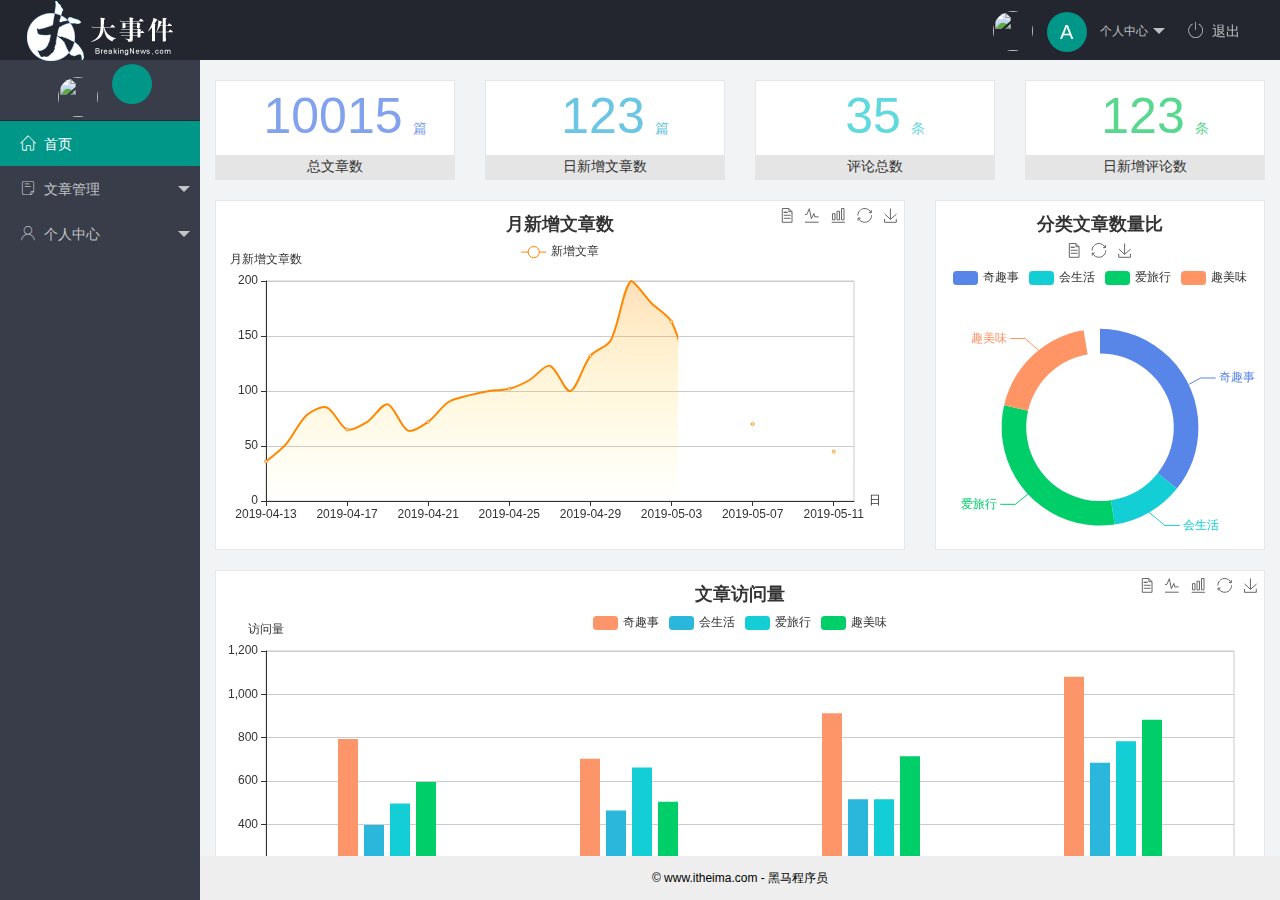
==== commit f914b45b: "个人中心完成" ====
--- a/index.html
+++ b/index.html
@@ -28,9 +28,9 @@
             </a>
 
             <dl class="layui-nav-child">
-              <dd><a href="">基本资料</a></dd>
-              <dd><a href="">更新头像</a></dd>
-              <dd><a href="">重置密码</a></dd>
+              <dd><a href="/user/user_info.html" target="fm">基本资料</a></dd>
+              <dd><a href="/user/user_avatar.html" target="fm">更新头像</a></dd>
+              <dd><a href="/user/user_pwd.html" target="fm">重置密码</a></dd>
             </dl>
           </li>
           <li class="layui-nav-item">
@@ -83,17 +83,17 @@
               >
               <dl class="layui-nav-child">
                 <dd>
-                  <a href="javascript:;"
+                  <a href="/user/user_info.html" target="fm"
                     ><i class="layui-icon layui-icon-app"></i> 基本资料</a
                   >
                 </dd>
                 <dd>
-                  <a href="javascript:;"
+                  <a href="/user/user_avatar.html" target="fm"
                     ><i class="layui-icon layui-icon-app"></i> 更换头像</a
                   >
                 </dd>
                 <dd>
-                  <a href="javascript:;"
+                  <a href="/user/user_pwd.html" target="fm"
                     ><i class="layui-icon layui-icon-app"></i> 重置密码</a
                   >
                 </dd>
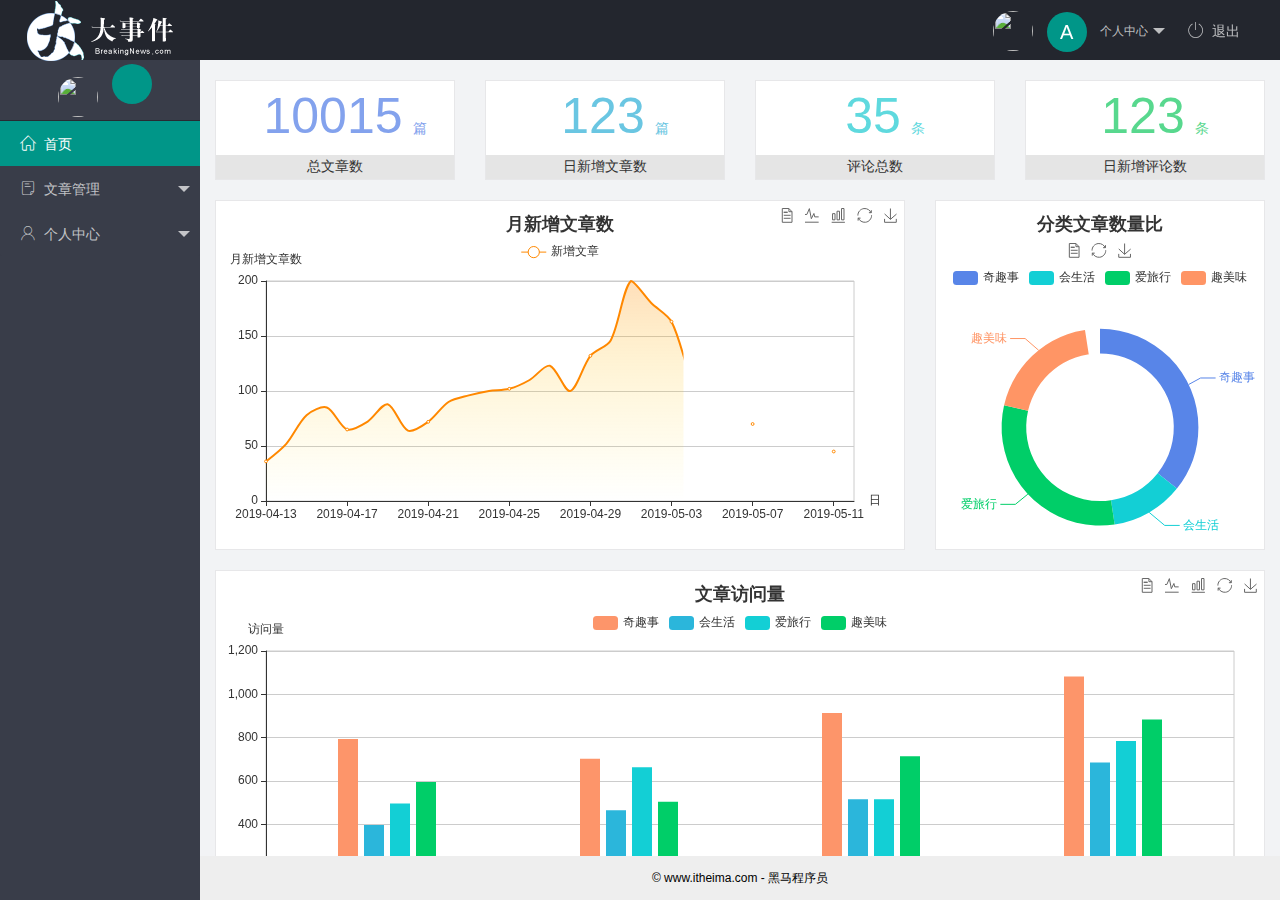
==== commit e95f9977: "完成文章管理相关功能的开发" ====
--- a/index.html
+++ b/index.html
@@ -61,17 +61,17 @@
               >
               <dl class="layui-nav-child">
                 <dd>
-                  <a href="javascript:;"
+                  <a href="/article/art_cate.html" target="fm"
                     ><i class="layui-icon layui-icon-app"></i> 文章类别</a
                   >
                 </dd>
                 <dd>
-                  <a href="javascript:;"
+                  <a href="/article/art_list.html" target="fm"
                     ><i class="layui-icon layui-icon-app"></i> 文章列表</a
                   >
                 </dd>
                 <dd>
-                  <a href="javascript:;"
+                  <a href="/article/art_pub.html" target="fm"
                     ><i class="layui-icon layui-icon-app"></i> 发布文章</a
                   >
                 </dd>
